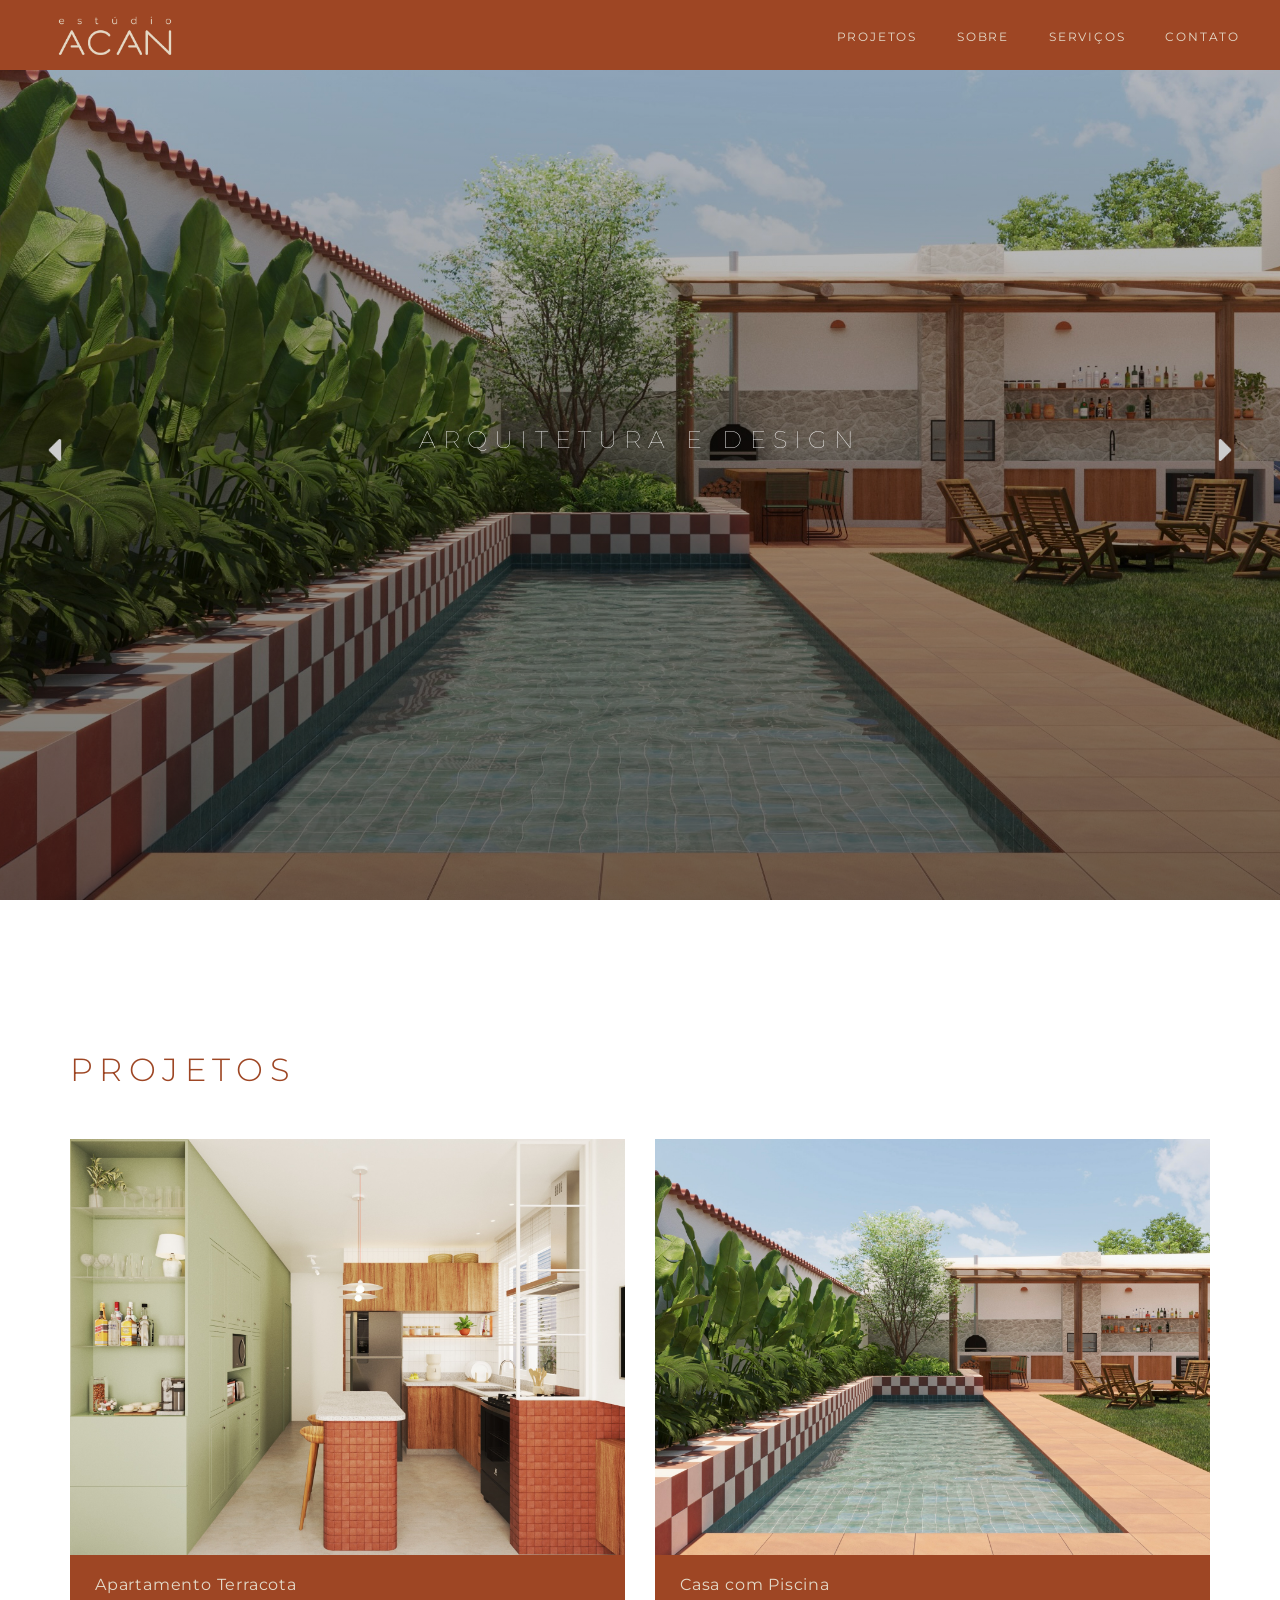
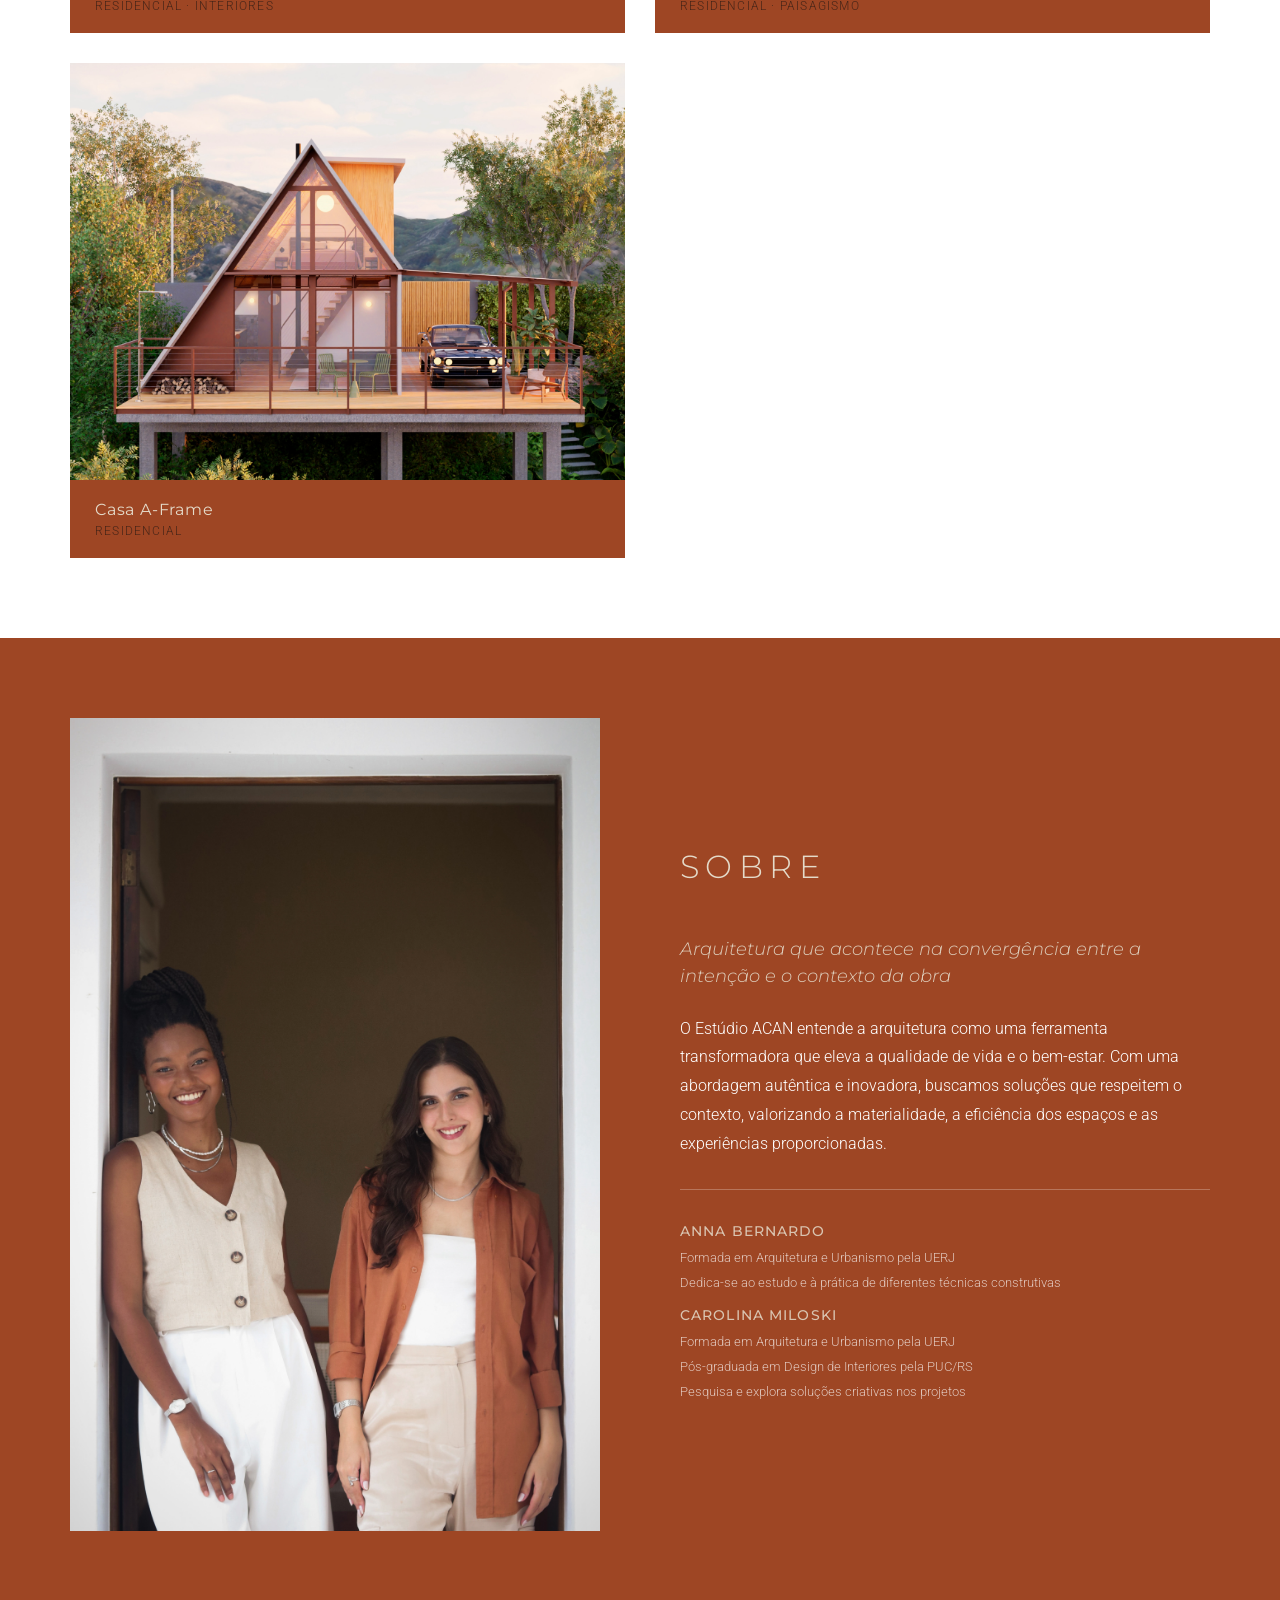
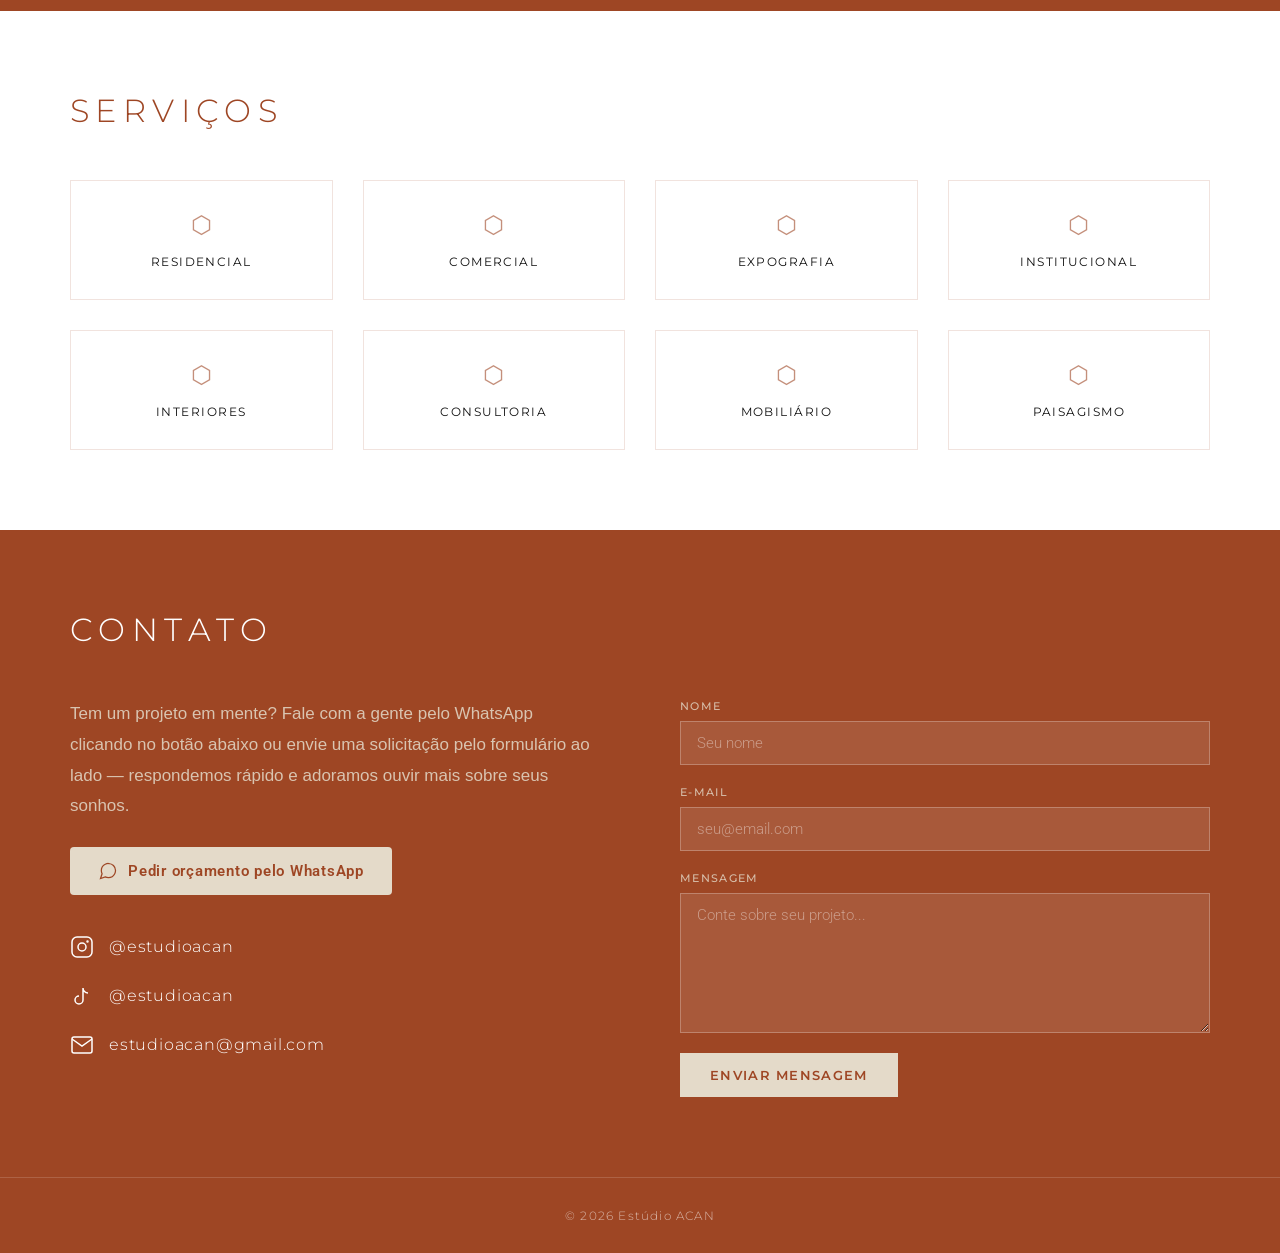
==== index.html @ aabdb46c "feat: site estúdio ACAN v3 - versão inicial" ====
<!DOCTYPE html>
<html lang="pt-BR">
<head>
  <meta charset="UTF-8">
  <meta name="viewport" content="width=device-width, initial-scale=1.0">
  <title>Estúdio ACAN — Arquitetura</title>
  <meta name="description" content="Estúdio ACAN — escritório de arquitetura fundado por Anna Bernardo e Carolina Miloski. Projetos residenciais, interiores, paisagismo e mais.">
  <link rel="icon" type="image/svg+xml" href="favicon.svg">
  <link rel="icon" href="imag/favicon.ico">
  <link rel="stylesheet" href="css/style.css">
</head>
<body>

  <!-- HEADER -->
  <header class="header" id="header">
    <div class="header__inner">
      <a href="index.html" class="header__logo">
        <img src="imag/2411_LOGO_BASICA_SEMFUNDO_LETRA_BEGE_Prancheta.png" alt="Estúdio ACAN" height="40">
      </a>
      <nav class="header__nav" id="nav">
        <ul class="header__nav-list">
          <li><a href="#projetos" class="header__nav-link">Projetos</a></li>
          <li><a href="#sobre" class="header__nav-link">Sobre</a></li>
          <li><a href="#servicos" class="header__nav-link">Serviços</a></li>
          <li><a href="#contato" class="header__nav-link">Contato</a></li>
        </ul>
      </nav>
      <button class="header__burger" id="burger" aria-label="Abrir menu">
        <span></span>
        <span></span>
        <span></span>
      </button>
    </div>
  </header>

  <!-- HERO -->
  <section class="hero">
    <div class="hero__slides">
      <a href="projetos/casa-com-piscina.html" class="hero__slide active" style="background-image: url('imag/IMG_9679.JPEG');"></a>
      <a href="projetos/apartamento-terracota.html" class="hero__slide" style="background-image: url('imag/IMG_2823.PNG');"></a>
      <a href="projetos/casa-a-frame.html" class="hero__slide" style="background-image: url('imag/IMG_0001.JPEG');"></a>
    </div>
    <div class="hero__overlay"></div>
    <div class="hero__content">
      <h1 class="hero__title">ARQUITETURA E DESIGN</h1>
    </div>
    <button class="hero__arrow hero__arrow--prev" id="heroPrev" aria-label="Anterior">
      <img src="imag/arrow.png" alt="anterior">
    </button>
    <button class="hero__arrow hero__arrow--next" id="heroNext" aria-label="Próxima">
      <img src="imag/arrow.png" alt="próxima">
    </button>
  </section>

  <!-- PORTFÓLIO -->
  <section class="portfolio" id="projetos">
    <div class="container">
      <h2 class="section-title">Projetos</h2>
      <div class="portfolio__grid">

        <a href="projetos/apartamento-terracota.html" class="portfolio__card">
          <div class="portfolio__card-img">
            <img src="imag/IMG_2823.PNG" alt="Apartamento Terracota">
          </div>
          <div class="portfolio__card-info">
            <h3 class="portfolio__card-name">Apartamento Terracota</h3>
            <p class="portfolio__card-cat">Residencial · Interiores</p>
          </div>
        </a>

        <a href="projetos/casa-com-piscina.html" class="portfolio__card">
          <div class="portfolio__card-img">
            <img src="imag/IMG_9679.JPEG" alt="Casa com Piscina">
          </div>
          <div class="portfolio__card-info">
            <h3 class="portfolio__card-name">Casa com Piscina</h3>
            <p class="portfolio__card-cat">Residencial · Paisagismo</p>
          </div>
        </a>

        <a href="projetos/casa-a-frame.html" class="portfolio__card">
          <div class="portfolio__card-img">
            <img src="imag/IMG_0001.JPEG" alt="Casa A-Frame">
          </div>
          <div class="portfolio__card-info">
            <h3 class="portfolio__card-name">Casa A-Frame</h3>
            <p class="portfolio__card-cat">Residencial</p>
          </div>
        </a>

      </div>
    </div>
  </section>

  <!-- SOBRE -->
  <section class="about" id="sobre">
    <div class="container">
      <div class="about__inner">
        <div class="about__photo">
          <img src="imag/IMG_5787.jpeg" alt="Anna Bernardo e Carolina Miloski — fundadoras do Estúdio ACAN">
        </div>
        <div class="about__text">
          <h2 class="section-title">Sobre</h2>
          <p class="about__tagline">
            Arquitetura que acontece na convergência entre a intenção e o contexto da obra
          </p>
          <p class="about__body">
            O Estúdio ACAN entende a arquitetura como uma ferramenta transformadora que eleva
            a qualidade de vida e o bem-estar. Com uma abordagem autêntica e inovadora, buscamos
            soluções que respeitem o contexto, valorizando a materialidade, a eficiência dos
            espaços e as experiências proporcionadas.
          </p>
          <ul class="about__team">
            <li>
              <strong>Anna Bernardo</strong>
              <span>Formada em Arquitetura e Urbanismo pela UERJ</span>
              <span>Dedica-se ao estudo e à prática de diferentes técnicas construtivas</span>
            </li>
            <li>
              <strong>Carolina Miloski</strong>
              <span>Formada em Arquitetura e Urbanismo pela UERJ</span>
              <span>Pós-graduada em Design de Interiores pela PUC/RS</span>
              <span>Pesquisa e explora soluções criativas nos projetos</span>
            </li>
          </ul>
        </div>
      </div>
    </div>
  </section>

  <!-- SERVIÇOS -->
  <section class="services" id="servicos">
    <div class="container">
      <h2 class="section-title">Serviços</h2>
      <ul class="services__grid">
        <li class="services__item">
          <span class="services__icon">⬡</span>
          <span class="services__name">Residencial</span>
        </li>
        <li class="services__item">
          <span class="services__icon">⬡</span>
          <span class="services__name">Comercial</span>
        </li>
        <li class="services__item">
          <span class="services__icon">⬡</span>
          <span class="services__name">Expografia</span>
        </li>
        <li class="services__item">
          <span class="services__icon">⬡</span>
          <span class="services__name">Institucional</span>
        </li>
        <li class="services__item">
          <span class="services__icon">⬡</span>
          <span class="services__name">Interiores</span>
        </li>
        <li class="services__item">
          <span class="services__icon">⬡</span>
          <span class="services__name">Consultoria</span>
        </li>
        <li class="services__item">
          <span class="services__icon">⬡</span>
          <span class="services__name">Mobiliário</span>
        </li>
        <li class="services__item">
          <span class="services__icon">⬡</span>
          <span class="services__name">Paisagismo</span>
        </li>
      </ul>
    </div>
  </section>

  <!-- CONTATO -->
  <section class="contact" id="contato">
    <div class="container">
      <h2 class="section-title contact__title">Contato</h2>
      <div class="contact__inner">

        <!-- LADO ESQUERDO: links -->
        <div class="contact__info">
          <p class="contact__cta">
            Tem um projeto em mente? Fale com a gente pelo WhatsApp clicando no botão abaixo
            ou envie uma solicitação pelo formulário ao lado — respondemos rápido e adoramos
            ouvir mais sobre seus sonhos.
          </p>
          <a href="https://wa.me/5524981517580?text=Ol%C3%A1%2C%20gostaria%20de%20solicitar%20um%20or%C3%A7amento%20de%20projeto%20de%20arquitetura." target="_blank" rel="noopener" class="contact__whatsapp-btn">
            <svg viewBox="0 0 24 24" fill="none" stroke="currentColor" stroke-width="1.5" width="20" height="20">
              <path d="M21 11.5a8.38 8.38 0 0 1-.9 3.8 8.5 8.5 0 0 1-7.6 4.7 8.38 8.38 0 0 1-3.8-.9L3 21l1.9-5.7a8.38 8.38 0 0 1-.9-3.8 8.5 8.5 0 0 1 4.7-7.6 8.38 8.38 0 0 1 3.8-.9h.5a8.48 8.48 0 0 1 8 8v.5z"/>
            </svg>
            Pedir orçamento pelo WhatsApp
          </a>
          <ul class="contact__list">
            <li>
              <a href="https://www.instagram.com/estudioacan" target="_blank" rel="noopener" class="contact__link">
                <svg class="contact__icon" viewBox="0 0 24 24" fill="none" stroke="currentColor" stroke-width="1.5">
                  <rect x="2" y="2" width="20" height="20" rx="5" ry="5"/>
                  <circle cx="12" cy="12" r="4"/>
                  <circle cx="17.5" cy="6.5" r="0.5" fill="currentColor"/>
                </svg>
                @estudioacan
              </a>
            </li>
            <li>
              <a href="https://www.tiktok.com/@estudioacan" target="_blank" rel="noopener" class="contact__link">
                <svg class="contact__icon" viewBox="0 0 24 24" fill="none" stroke="currentColor" stroke-width="1.5">
                  <path d="M9 12a4 4 0 1 0 4 4V4a5 5 0 0 0 5 5"/>
                </svg>
                @estudioacan
              </a>
            </li>
            <li>
              <a href="mailto:estudioacan@gmail.com" class="contact__link">
                <svg class="contact__icon" viewBox="0 0 24 24" fill="none" stroke="currentColor" stroke-width="1.5">
                  <path d="M4 4h16c1.1 0 2 .9 2 2v12c0 1.1-.9 2-2 2H4c-1.1 0-2-.9-2-2V6c0-1.1.9-2 2-2z"/>
                  <polyline points="22,6 12,13 2,6"/>
                </svg>
                estudioacan@gmail.com
              </a>
            </li>
          </ul>
        </div>

        <!-- LADO DIREITO: formulário -->
        <form class="contact__form" action="mailto:estudioacan@gmail.com" method="post" enctype="text/plain">
          <div class="contact__form-group">
            <label class="contact__form-label" for="nome">Nome</label>
            <input class="contact__form-input" type="text" id="nome" name="nome" placeholder="Seu nome" required>
          </div>
          <div class="contact__form-group">
            <label class="contact__form-label" for="email">E-mail</label>
            <input class="contact__form-input" type="email" id="email" name="email" placeholder="seu@email.com" required>
          </div>
          <div class="contact__form-group">
            <label class="contact__form-label" for="mensagem">Mensagem</label>
            <textarea class="contact__form-input contact__form-textarea" id="mensagem" name="mensagem" placeholder="Conte sobre seu projeto..." required></textarea>
          </div>
          <button class="contact__form-btn" type="submit">Enviar mensagem</button>
        </form>

      </div>
    </div>
  </section>

  <!-- FOOTER -->
  <footer class="footer">
    <p>© 2026 Estúdio ACAN</p>
  </footer>

  <!-- LIGHTBOX -->
  <div class="lightbox" id="lightbox" aria-hidden="true">
    <button class="lightbox__close" id="lightboxClose" aria-label="Fechar">×</button>
    <button class="lightbox__prev" id="lightboxPrev" aria-label="Anterior">&#8592;</button>
    <button class="lightbox__next" id="lightboxNext" aria-label="Próxima">&#8594;</button>
    <img class="lightbox__img" id="lightboxImg" src="" alt="">
  </div>

  <script src="js/main.js"></script>
</body>
</html>
---- css/style.css ----
/* ============================================================
   GOOGLE FONTS
   ============================================================ */
@import url('https://fonts.googleapis.com/css2?family=Montserrat:wght@100;200;300;400;500;600;700;800;900&family=Roboto:wght@300;400;500;700&display=swap');

/* ============================================================
   VARIÁVEIS
   ============================================================ */
:root {
  --terracota: #9E4624;
  --cream: #e4dac9;
  --white: #ffffff;
  --black: #111111;
  --header-height: 7rem;
}

/* ============================================================
   RESET
   ============================================================ */
*, *::before, *::after {
  box-sizing: border-box;
  margin: 0;
  padding: 0;
}

html {
  font-size: 62.5%; /* 1rem = 10px */
  scroll-behavior: smooth;
}

body {
  font-family: 'Roboto', sans-serif;
  font-size: 1.6rem;
  color: var(--black);
  background-color: var(--white);
  overflow-x: hidden;
}

img {
  display: block;
  max-width: 100%;
  height: auto;
}

a {
  text-decoration: none;
  color: inherit;
}

ul {
  list-style: none;
}

/* ============================================================
   UTILITÁRIOS
   ============================================================ */
.section-title {
  font-family: 'Montserrat', sans-serif;
  font-weight: 300;
  font-size: 3.2rem;
  letter-spacing: 0.2em;
  text-transform: uppercase;
  color: var(--terracota);
  margin-bottom: 5rem;
}

.container {
  max-width: 120rem;
  margin: 0 auto;
  padding: 0 3rem;
}

section {
  padding: 8rem 0;
}

/* ============================================================
   HEADER
   ============================================================ */
.header {
  position: fixed;
  top: 0;
  left: 0;
  right: 0;
  height: var(--header-height);
  background-color: var(--terracota);
  z-index: 1000;
  transition: box-shadow 0.3s;
}

.header.scrolled {
  box-shadow: 0 2px 20px rgba(0, 0, 0, 0.08);
}

.header__inner {
  display: flex;
  align-items: center;
  justify-content: space-between;
  height: 100%;
  padding: 0 4rem;
}

.header__logo img {
  height: 15rem;
  width: auto;
}

.header__nav-list {
  display: flex;
  gap: 4rem;
}

.header__nav-link {
  font-family: 'Montserrat', sans-serif;
  font-weight: 400;
  font-size: 1.2rem;
  letter-spacing: 0.15em;
  text-transform: uppercase;
  color: var(--cream);
  transition: opacity 0.2s;
}

.header__nav-link:hover {
  opacity: 0.6;
}

.header__burger {
  display: none;
  flex-direction: column;
  justify-content: space-between;
  width: 2.4rem;
  height: 1.8rem;
  background: none;
  border: none;
  cursor: pointer;
  padding: 0;
}

.header__burger span {
  display: block;
  width: 100%;
  height: 1.5px;
  background-color: var(--cream);
  transition: transform 0.3s, opacity 0.3s;
}

.header__burger.open span:nth-child(1) {
  transform: translateY(8.25px) rotate(45deg);
}
.header__burger.open span:nth-child(2) {
  opacity: 0;
}
.header__burger.open span:nth-child(3) {
  transform: translateY(-8.25px) rotate(-45deg);
}

@media (max-width: 767px) {
  .header__burger {
    display: flex;
  }

  .header__nav {
    position: fixed;
    top: var(--header-height);
    left: 0;
    right: 0;
    bottom: 0;
    background-color: var(--terracota);
    display: flex;
    align-items: center;
    justify-content: center;
    transform: translateX(100%);
    transition: transform 0.35s ease;
  }

  .header__nav.open {
    transform: translateX(0);
  }

  .header__nav-list {
    flex-direction: column;
    align-items: center;
    gap: 4rem;
  }

  .header__nav-link {
    font-size: 2rem;
  }
}

/* ============================================================
   HERO
   ============================================================ */
.hero {
  position: relative;
  height: 100vh;
  display: flex;
  align-items: center;
  justify-content: center;
  overflow: hidden;
}

.hero__slides {
  position: absolute;
  inset: 0;
}

.hero__slide {
  position: absolute;
  inset: 0;
  background-size: cover;
  background-position: center;
  background-repeat: no-repeat;
  opacity: 0;
  transition: opacity 1s ease;
  pointer-events: none;
}

.hero__slide.active {
  opacity: 1;
  cursor: pointer;
  pointer-events: auto;
}

.hero__arrow {
  position: absolute;
  top: 50%;
  z-index: 2;
  background: none;
  border: none;
  cursor: pointer;
  padding: 0;
  transition: opacity 0.2s;
}

.hero__arrow:hover {
  opacity: 0.6;
}

.hero__arrow img {
  width: 5rem;
  height: auto;
  display: block;
}

.hero__arrow--prev {
  left: 3rem;
  transform: translateY(-50%) rotate(-90deg);
}

.hero__arrow--next {
  right: 3rem;
  transform: translateY(-50%) rotate(90deg);
}

@media (max-width: 767px) {
  .hero__arrow {
    width: 3.8rem;
    height: 3.8rem;
    font-size: 1.6rem;
  }

  .hero__arrow--prev { left: 1.5rem; }
  .hero__arrow--next { right: 1.5rem; }
}

.hero__overlay {
  position: absolute;
  inset: 0;
  background: linear-gradient(to bottom, rgba(0,0,0,0.15) 0%, rgba(0,0,0,0.55) 100%);
  pointer-events: none;
}

.hero__content {
  position: relative;
  text-align: center;
  color: var(--white);
  z-index: 1;
  pointer-events: none;
}

.hero__label {
  font-family: 'Montserrat', sans-serif;
  font-weight: 200;
  font-size: 1.6rem;
  letter-spacing: 0.5em;
  text-transform: lowercase;
  margin-bottom: 0.5rem;
}

.hero__title {
  font-family: 'Montserrat', sans-serif;
  font-weight: 100;
  font-size: 2.4rem;
  letter-spacing: 0.3em;
  line-height: 1;
  margin-bottom: 2rem;
}

.hero__tagline {
  font-family: 'Roboto', sans-serif;
  font-weight: 300;
  font-size: 1.4rem;
  letter-spacing: 0.2em;
  text-transform: lowercase;
  opacity: 0.85;
}

@media (max-width: 767px) {
  .hero__title {
    font-size: 6rem;
  }
}

/* ============================================================
   PORTFÓLIO
   ============================================================ */
.portfolio {
  background-color: var(--white);
  padding-top: calc(8rem + var(--header-height));
}

.portfolio__grid {
  display: grid;
  grid-template-columns: repeat(2, 1fr);
  gap: 3rem;
}

.portfolio__card {
  display: block;
  overflow: hidden;
  background-color: var(--terracota);
  transition: transform 0.3s;
}

.portfolio__card:hover {
  transform: translateY(-4px);
}

.portfolio__card-img {
  overflow: hidden;
  aspect-ratio: 4 / 3;
}

.portfolio__card-img img {
  width: 100%;
  height: 100%;
  object-fit: cover;
  transition: transform 0.5s, filter 0.3s;
}

.portfolio__card:hover .portfolio__card-img img {
  transform: scale(1.04);
  filter: brightness(0.85);
}

.portfolio__card-info {
  padding: 2rem 2.5rem;
}

.portfolio__card-name {
  font-family: 'Montserrat', sans-serif;
  font-weight: 400;
  font-size: 1.6rem;
  letter-spacing: 0.05em;
  color: var(--cream);
  margin-bottom: 0.5rem;
}

.portfolio__card-cat {
  font-family: 'Roboto', sans-serif;
  font-weight: 300;
  font-size: 1.2rem;
  letter-spacing: 0.1em;
  text-transform: uppercase;
  color: var(--black);
  opacity: 0.6;
}

@media (max-width: 767px) {
  .portfolio__grid {
    grid-template-columns: 1fr;
  }
}

/* ============================================================
   SOBRE
   ============================================================ */
.about {
  background-color: var(--terracota);
}

.about .section-title {
  color: var(--cream);
}

.about__inner {
  display: grid;
  grid-template-columns: 1fr 1fr;
  gap: 8rem;
  align-items: center;
}

.about__photo img {
  width: 100%;
  height: auto;
  object-fit: contain;
}

.about__tagline {
  font-family: 'Montserrat', sans-serif;
  font-weight: 300;
  font-size: 1.8rem;
  line-height: 1.5;
  color: var(--cream);
  font-style: italic;
  margin-bottom: 2.5rem;
  opacity: 0.9;
}

.about__body {
  font-family: 'Roboto', sans-serif;
  font-weight: 300;
  font-size: 1.6rem;
  line-height: 1.8;
  color: var(--white);
  margin-bottom: 2rem;
}

.about__team {
  margin-top: 3rem;
  border-top: 1px solid rgba(255, 255, 255, 0.25);
  padding-top: 3rem;
  display: flex;
  flex-direction: column;
  gap: 1rem;
}

.about__team li {
  display: flex;
  flex-direction: column;
  gap: 0.4rem;
  font-family: 'Roboto', sans-serif;
  font-weight: 300;
  font-size: 1.4rem;
  line-height: 1.6;
  color: var(--white);
  opacity: 0.85;
}

.about__team li strong {
  font-family: 'Montserrat', sans-serif;
  font-weight: 500;
  font-size: 1.4rem;
  letter-spacing: 0.08em;
  text-transform: uppercase;
  color: var(--cream);
  opacity: 1;
  margin-bottom: 0.2rem;
}

.about__team li span {
  font-size: 1.3rem;
  opacity: 0.8;
}

@media (max-width: 1023px) {
  .about__inner {
    grid-template-columns: 1fr;
    gap: 4rem;
  }

  .about__photo img {
    height: auto;
  }
}

/* ============================================================
   SERVIÇOS
   ============================================================ */
.services {
  background-color: var(--white);
}

.services__grid {
  display: grid;
  grid-template-columns: repeat(4, 1fr);
  gap: 3rem;
}

.services__item {
  display: flex;
  flex-direction: column;
  align-items: center;
  gap: 1.5rem;
  padding: 3rem 2rem;
  border: 1px solid rgba(158, 70, 36, 0.15);
  transition: border-color 0.2s, background-color 0.2s;
}

.services__item:hover {
  border-color: var(--terracota);
  background-color: rgba(228, 218, 201, 0.3);
}

.services__icon {
  font-size: 2.4rem;
  color: var(--terracota);
  opacity: 0.6;
}

.services__name {
  font-family: 'Montserrat', sans-serif;
  font-weight: 400;
  font-size: 1.2rem;
  letter-spacing: 0.12em;
  text-transform: uppercase;
  color: var(--black);
  text-align: center;
}

@media (max-width: 1023px) {
  .services__grid {
    grid-template-columns: repeat(2, 1fr);
  }
}

@media (max-width: 767px) {
  .services__grid {
    grid-template-columns: repeat(2, 1fr);
    gap: 1.5rem;
  }
}

/* ============================================================
   CONTATO
   ============================================================ */
.contact {
  background-color: var(--terracota);
}

.contact__title {
  color: var(--white);
}

.contact__cta {
  color: var(--cream);
  font-size: 1.7rem;
  line-height: 1.8;
  max-width: 520px;
  opacity: 0.85;
  margin-bottom: 2.5rem;
  font-family: var(--font-secondary, sans-serif);
  font-weight: 300;
}

.contact__whatsapp-btn {
  display: inline-flex;
  align-items: center;
  gap: 1rem;
  background-color: var(--cream);
  color: var(--terracota);
  font-size: 1.5rem;
  font-weight: 600;
  letter-spacing: 0.05em;
  padding: 1.4rem 2.8rem;
  border-radius: 4px;
  margin-bottom: 4rem;
  transition: background-color 0.3s ease, color 0.3s ease;
  text-decoration: none;
}

.contact__whatsapp-btn:hover {
  background-color: var(--white);
}

.contact__inner {
  display: grid;
  grid-template-columns: 1fr 1fr;
  gap: 8rem;
  align-items: start;
}

.contact__list {
  display: flex;
  flex-direction: column;
  gap: 2.5rem;
}

/* FORMULÁRIO */
.contact__form {
  display: flex;
  flex-direction: column;
  gap: 2rem;
}

.contact__form-group {
  display: flex;
  flex-direction: column;
  gap: 0.8rem;
}

.contact__form-label {
  font-family: 'Montserrat', sans-serif;
  font-size: 1.1rem;
  font-weight: 500;
  letter-spacing: 0.12em;
  text-transform: uppercase;
  color: var(--cream);
  opacity: 0.8;
}

.contact__form-input {
  background: rgba(255, 255, 255, 0.1);
  border: 1px solid rgba(255, 255, 255, 0.25);
  color: var(--white);
  font-family: 'Roboto', sans-serif;
  font-size: 1.5rem;
  font-weight: 300;
  padding: 1.2rem 1.6rem;
  outline: none;
  transition: border-color 0.2s;
  width: 100%;
}

.contact__form-input::placeholder {
  color: rgba(255, 255, 255, 0.4);
}

.contact__form-input:focus {
  border-color: var(--cream);
}

.contact__form-textarea {
  resize: vertical;
  min-height: 14rem;
}

.contact__form-btn {
  align-self: flex-start;
  background-color: var(--cream);
  color: var(--terracota);
  font-family: 'Montserrat', sans-serif;
  font-size: 1.3rem;
  font-weight: 600;
  letter-spacing: 0.1em;
  text-transform: uppercase;
  padding: 1.4rem 3rem;
  border: none;
  cursor: pointer;
  transition: background-color 0.2s;
}

.contact__form-btn:hover {
  background-color: var(--white);
}

@media (max-width: 1023px) {
  .contact__inner {
    grid-template-columns: 1fr;
    gap: 5rem;
  }
}

.contact__link {
  display: flex;
  align-items: center;
  gap: 1.5rem;
  font-family: 'Montserrat', sans-serif;
  font-weight: 300;
  font-size: 1.6rem;
  letter-spacing: 0.05em;
  color: var(--white);
  transition: opacity 0.2s;
}

.contact__link:hover {
  opacity: 0.7;
}

.contact__icon {
  width: 2.4rem;
  height: 2.4rem;
  flex-shrink: 0;
  stroke: var(--white);
}

/* ============================================================
   FOOTER
   ============================================================ */
.footer {
  background-color: var(--terracota);
  border-top: 1px solid rgba(255, 255, 255, 0.15);
  padding: 3rem 4rem;
  text-align: center;
  font-family: 'Montserrat', sans-serif;
  font-weight: 300;
  font-size: 1.2rem;
  letter-spacing: 0.1em;
  color: rgba(255, 255, 255, 0.6);
}

/* ============================================================
   LIGHTBOX
   ============================================================ */
.lightbox {
  display: none;
  position: fixed;
  inset: 0;
  background-color: rgba(0, 0, 0, 0.92);
  z-index: 2000;
  align-items: center;
  justify-content: center;
}

.lightbox.open {
  display: flex;
}

.lightbox__img {
  max-width: 90vw;
  max-height: 90vh;
  object-fit: contain;
  display: block;
}

.lightbox__close,
.lightbox__prev,
.lightbox__next {
  position: absolute;
  background: none;
  border: none;
  color: var(--white);
  cursor: pointer;
  font-size: 3rem;
  line-height: 1;
  padding: 1rem;
  opacity: 0.7;
  transition: opacity 0.2s;
}

.lightbox__close:hover,
.lightbox__prev:hover,
.lightbox__next:hover {
  opacity: 1;
}

.lightbox__close {
  top: 2rem;
  right: 2rem;
  font-size: 3.5rem;
}

.lightbox__prev {
  left: 2rem;
  top: 50%;
  transform: translateY(-50%);
  font-size: 3rem;
}

.lightbox__next {
  right: 2rem;
  top: 50%;
  transform: translateY(-50%);
  font-size: 3rem;
}

@media (max-width: 767px) {
  .lightbox__prev { left: 0.5rem; }
  .lightbox__next { right: 0.5rem; }
}

/* ============================================================
   HERO DO PROJETO
   ============================================================ */
.project-hero {
  position: relative;
  height: 70vh;
  margin-top: var(--header-height);
  overflow: hidden;
}

.project-hero__bg {
  position: absolute;
  inset: 0;
  background-size: cover;
  background-position: center;
}

.project-hero__overlay {
  position: absolute;
  inset: 0;
  background: linear-gradient(to top, rgba(0,0,0,0.6) 0%, rgba(0,0,0,0.1) 60%);
}

.project-hero__info {
  position: absolute;
  bottom: 4rem;
  left: 4rem;
  color: var(--white);
}

.project-hero__name {
  font-family: 'Montserrat', sans-serif;
  font-weight: 300;
  font-size: 4rem;
  letter-spacing: 0.05em;
  margin-bottom: 0.8rem;
}

.project-hero__cat {
  font-family: 'Roboto', sans-serif;
  font-weight: 300;
  font-size: 1.4rem;
  letter-spacing: 0.15em;
  text-transform: uppercase;
  opacity: 0.8;
}

/* ============================================================
   GALERIA
   ============================================================ */
.gallery {
  padding: 6rem 0;
  background-color: var(--white);
}

.gallery__grid {
  display: grid;
  grid-template-columns: repeat(3, 1fr);
  gap: 1.5rem;
}

.gallery__item {
  overflow: hidden;
  aspect-ratio: 4 / 3;
}

.gallery__item img {
  width: 100%;
  height: 100%;
  object-fit: cover;
  transition: transform 0.4s, filter 0.3s;
}

.gallery__item:hover img {
  transform: scale(1.04);
  filter: brightness(0.88);
}

@media (max-width: 1023px) {
  .gallery__grid {
    grid-template-columns: repeat(2, 1fr);
  }
}

@media (max-width: 767px) {
  .gallery__grid {
    grid-template-columns: 1fr;
  }

  .project-hero__name {
    font-size: 2.8rem;
  }
}

/* ============================================================
   DESCRIÇÃO DO PROJETO
   ============================================================ */
.project-desc {
  background-color: var(--terracota);
  padding: 6rem 0;
}

.project-desc__inner {
  display: grid;
  grid-template-columns: 1fr 2fr;
  gap: 6rem;
  align-items: start;
}

.project-desc__meta {
  display: flex;
  flex-direction: column;
  gap: 1.2rem;
}

.project-desc__meta p {
  font-family: 'Roboto', sans-serif;
  font-size: 1.4rem;
  font-weight: 300;
  color: var(--white);
  opacity: 0.85;
}

.project-desc__meta strong {
  font-weight: 500;
  display: block;
  font-family: 'Montserrat', sans-serif;
  font-size: 1rem;
  letter-spacing: 0.15em;
  text-transform: uppercase;
  color: var(--cream);
  margin-bottom: 0.2rem;
}

.project-desc__text p {
  font-family: 'Roboto', sans-serif;
  font-weight: 300;
  font-size: 1.6rem;
  line-height: 1.8;
  color: var(--white);
}

@media (max-width: 767px) {
  .project-desc__inner {
    grid-template-columns: 1fr;
    gap: 3rem;
  }
}

/* ============================================================
   NAVEGAÇÃO ENTRE PROJETOS
   ============================================================ */
.project-nav {
  background-color: var(--white);
  padding: 4rem 0;
  border-top: 1px solid rgba(158, 70, 36, 0.12);
}

.project-nav__inner {
  display: flex;
  align-items: center;
  justify-content: space-between;
}

.project-nav__prev,
.project-nav__next,
.project-nav__all {
  font-family: 'Montserrat', sans-serif;
  font-weight: 400;
  font-size: 1.3rem;
  letter-spacing: 0.1em;
  text-transform: uppercase;
  color: var(--terracota);
  transition: opacity 0.2s;
}

.project-nav__prev:hover,
.project-nav__next:hover,
.project-nav__all:hover {
  opacity: 0.6;
}

.project-nav__all {
  font-size: 1.1rem;
  opacity: 0.7;
}

.project-nav__empty {
  flex: 1;
}
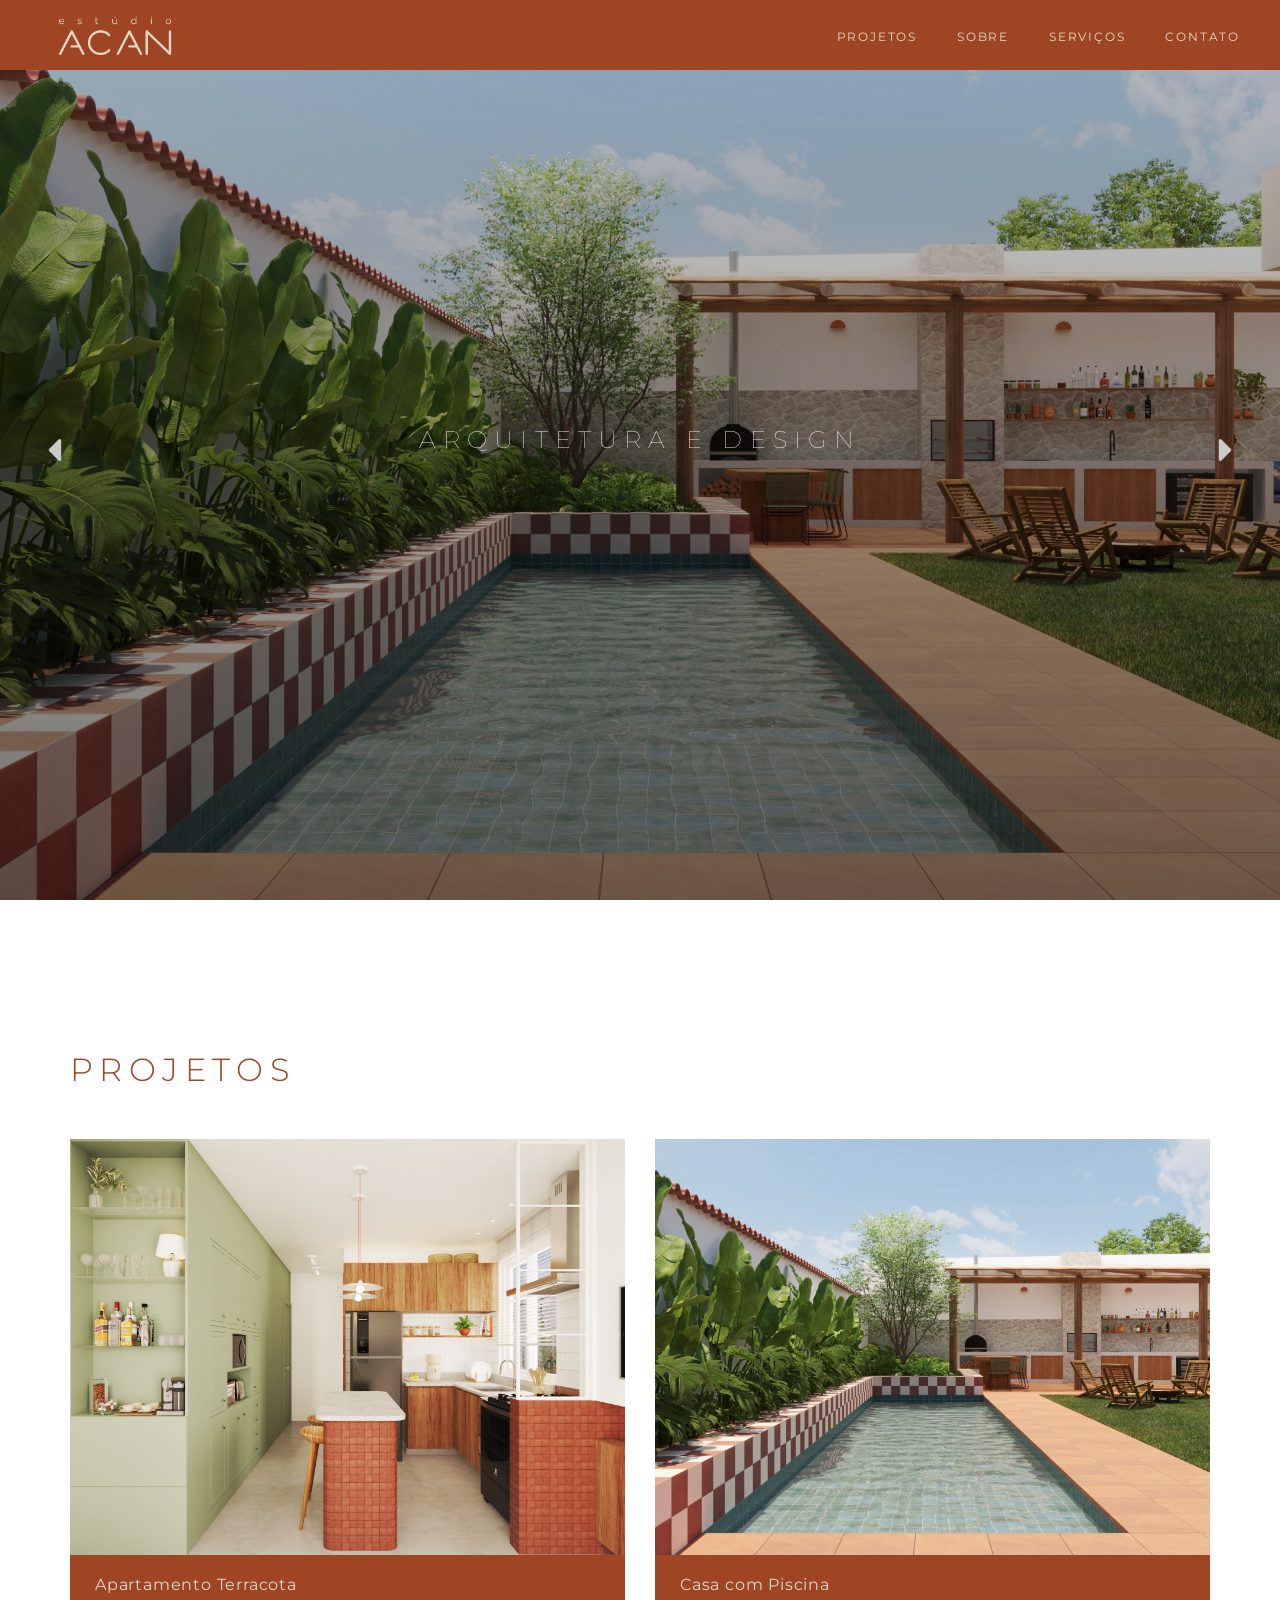
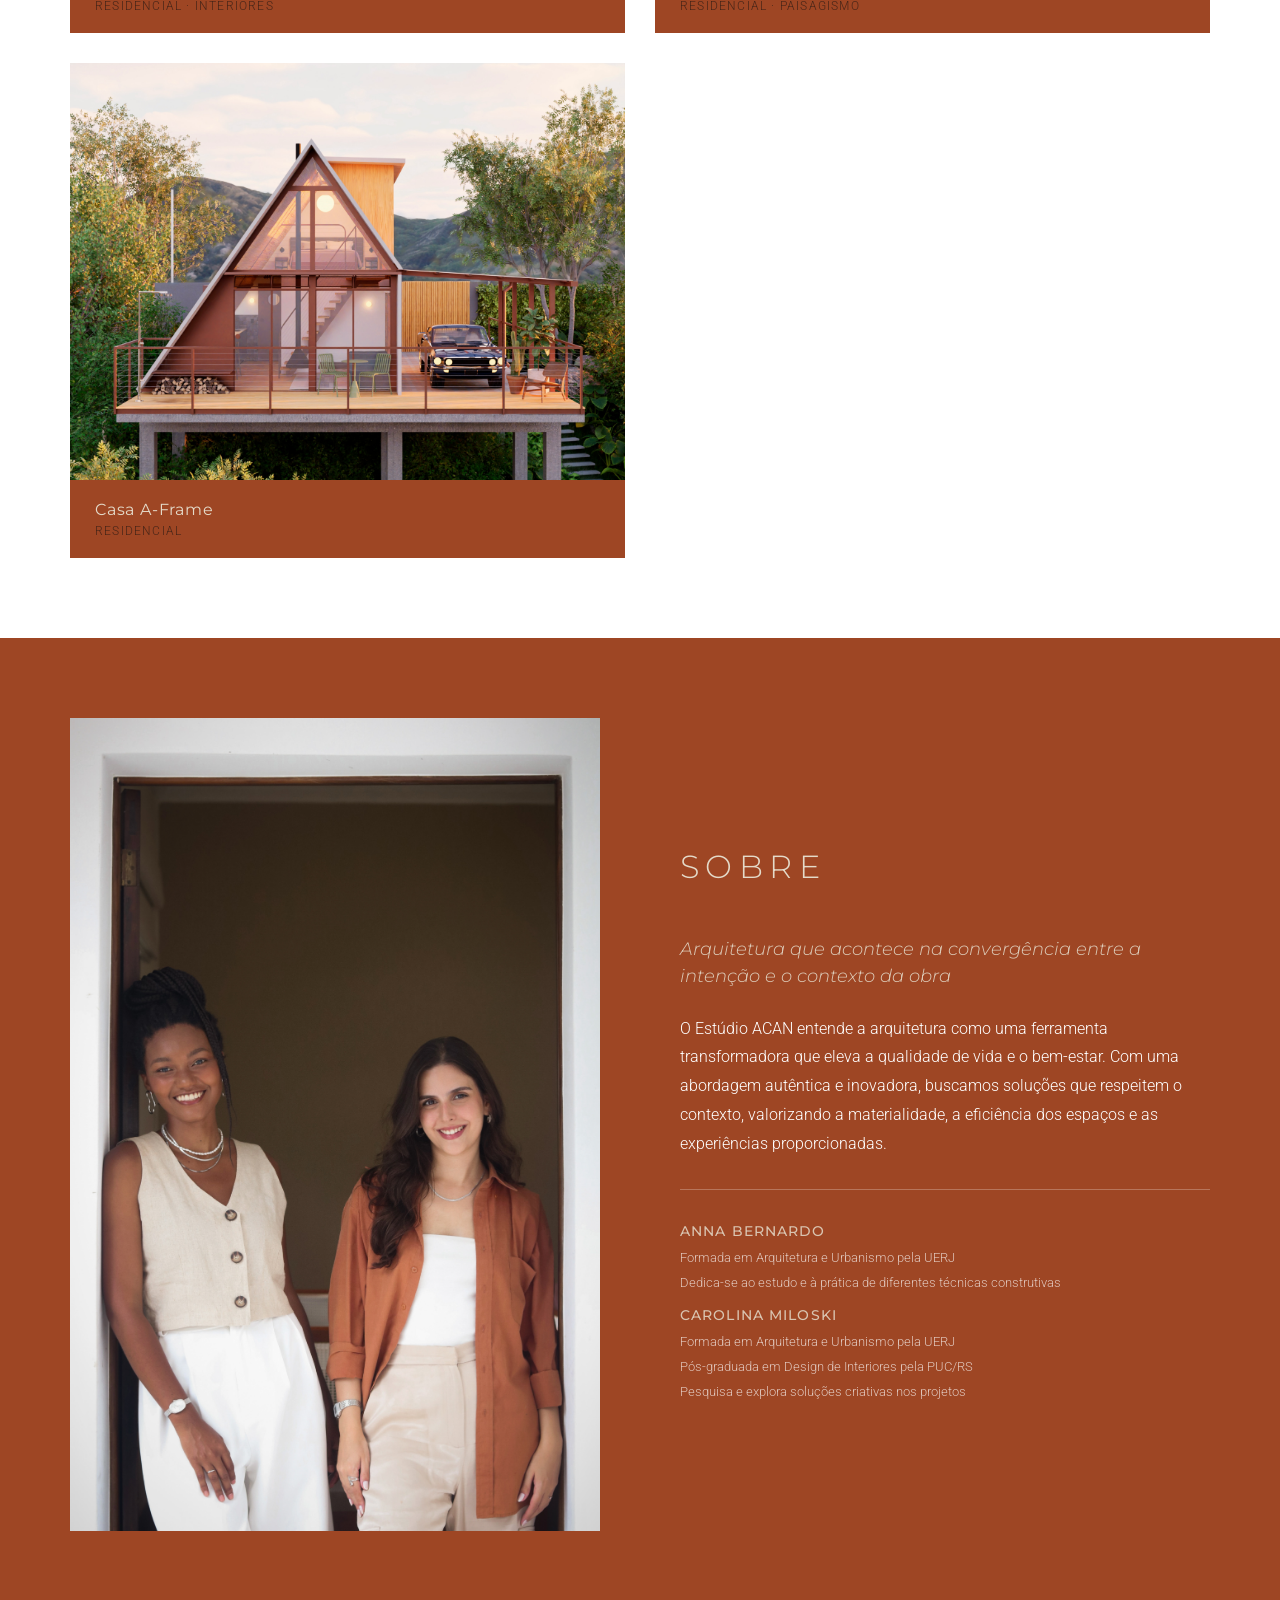
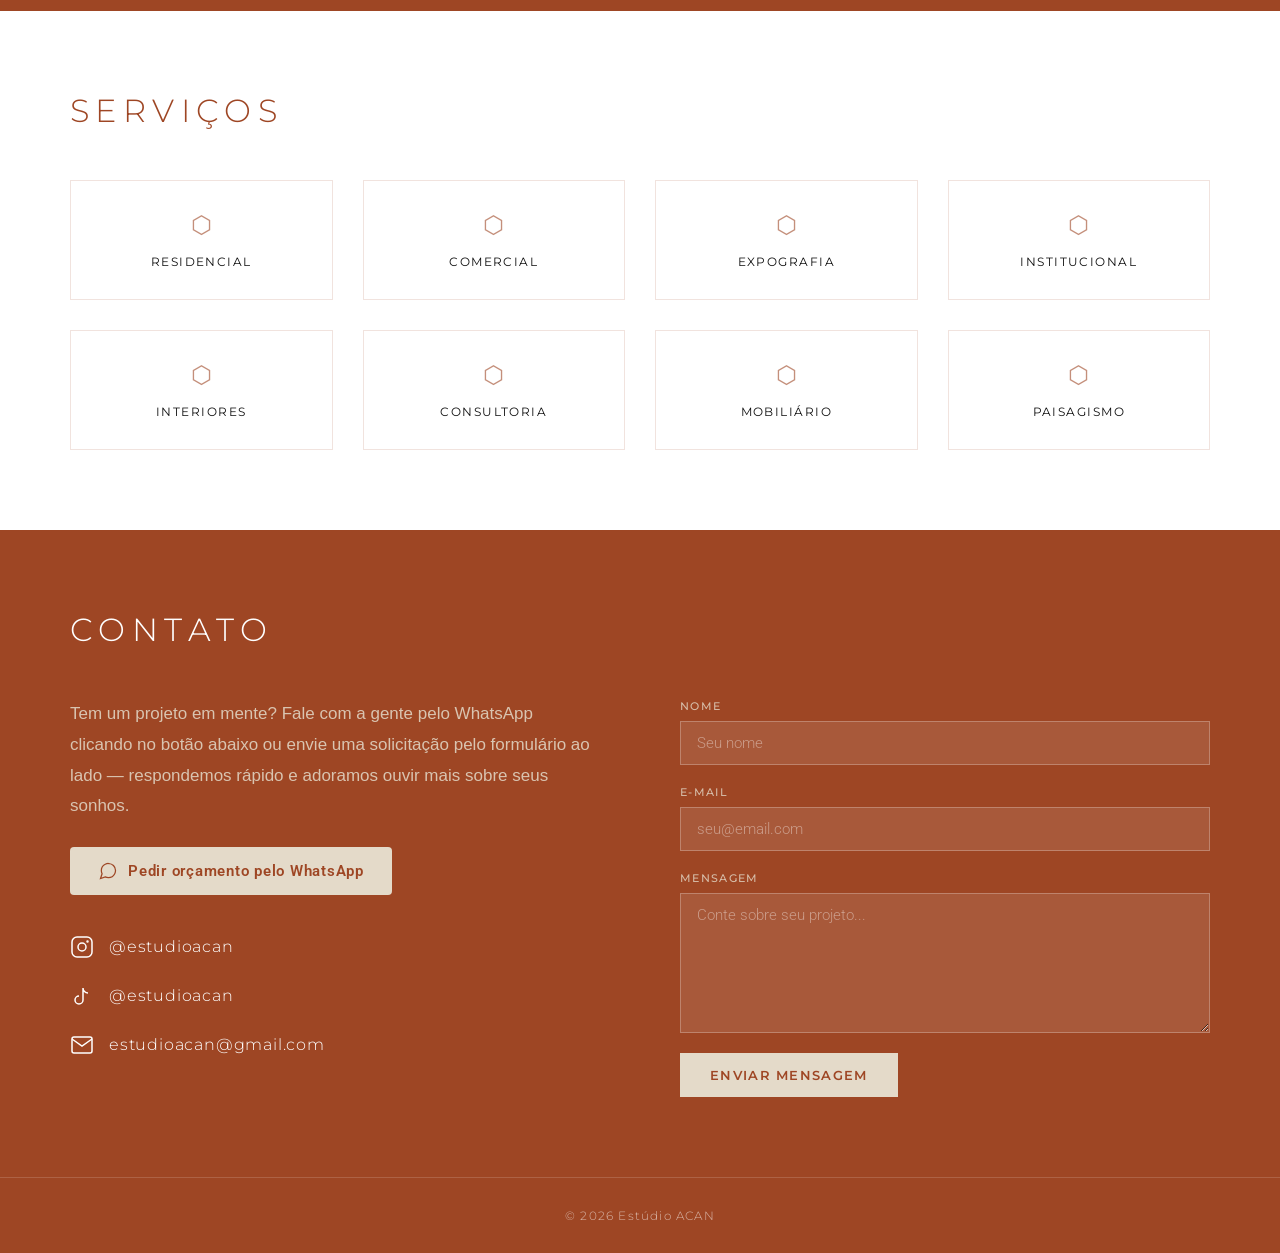
==== commit 406ef1bc: "fix: use img tags in hero slides for reliable image display Replaced background-image approach with " ====
--- a/index.html
+++ b/index.html
@@ -36,9 +36,18 @@
   <!-- HERO -->
   <section class="hero">
     <div class="hero__slides">
-      <a href="projetos/casa-com-piscina.html" class="hero__slide active" style="background-image: url('imag/IMG_9679.JPEG');"></a>
-      <a href="projetos/apartamento-terracota.html" class="hero__slide" style="background-image: url('imag/IMG_2823.PNG');"></a>
-      <a href="projetos/casa-a-frame.html" class="hero__slide" style="background-image: url('imag/IMG_0001.JPEG');"></a>
+      <div class="hero__slide active">
+        <img src="imag/IMG_9679.JPEG" alt="Casa com Piscina" class="hero__slide-img">
+        <a href="projetos/casa-com-piscina.html" class="hero__slide-link"><span class="sr-only">Ver projeto Casa com Piscina</span></a>
+      </div>
+      <div class="hero__slide">
+        <img src="imag/IMG_2823.PNG" alt="Apartamento Terracota" class="hero__slide-img">
+        <a href="projetos/apartamento-terracota.html" class="hero__slide-link"><span class="sr-only">Ver projeto Apartamento Terracota</span></a>
+      </div>
+      <div class="hero__slide">
+        <img src="imag/IMG_0001.JPEG" alt="Casa A-Frame" class="hero__slide-img">
+        <a href="projetos/casa-a-frame.html" class="hero__slide-link"><span class="sr-only">Ver projeto Casa A-Frame</span></a>
+      </div>
     </div>
     <div class="hero__overlay"></div>
     <div class="hero__content">
--- a/css/style.css
+++ b/css/style.css
@@ -54,6 +54,18 @@
 /* ============================================================
    UTILITÁRIOS
    ============================================================ */
+.sr-only {
+  position: absolute;
+  width: 1px;
+  height: 1px;
+  padding: 0;
+  margin: -1px;
+  overflow: hidden;
+  clip: rect(0,0,0,0);
+  white-space: nowrap;
+  border: 0;
+}
+
 .section-title {
   font-family: 'Montserrat', sans-serif;
   font-weight: 300;
@@ -208,9 +220,6 @@
 .hero__slide {
   position: absolute;
   inset: 0;
-  background-size: cover;
-  background-position: center;
-  background-repeat: no-repeat;
   opacity: 0;
   transition: opacity 1s ease;
   pointer-events: none;
@@ -218,8 +227,23 @@
 
 .hero__slide.active {
   opacity: 1;
+  pointer-events: auto;
+}
+
+.hero__slide-img {
+  position: absolute;
+  inset: 0;
+  width: 100%;
+  height: 100%;
+  object-fit: cover;
+  display: block;
+}
+
+.hero__slide-link {
+  position: absolute;
+  inset: 0;
+  z-index: 1;
   cursor: pointer;
-  pointer-events: auto;
 }
 
 .hero__arrow {
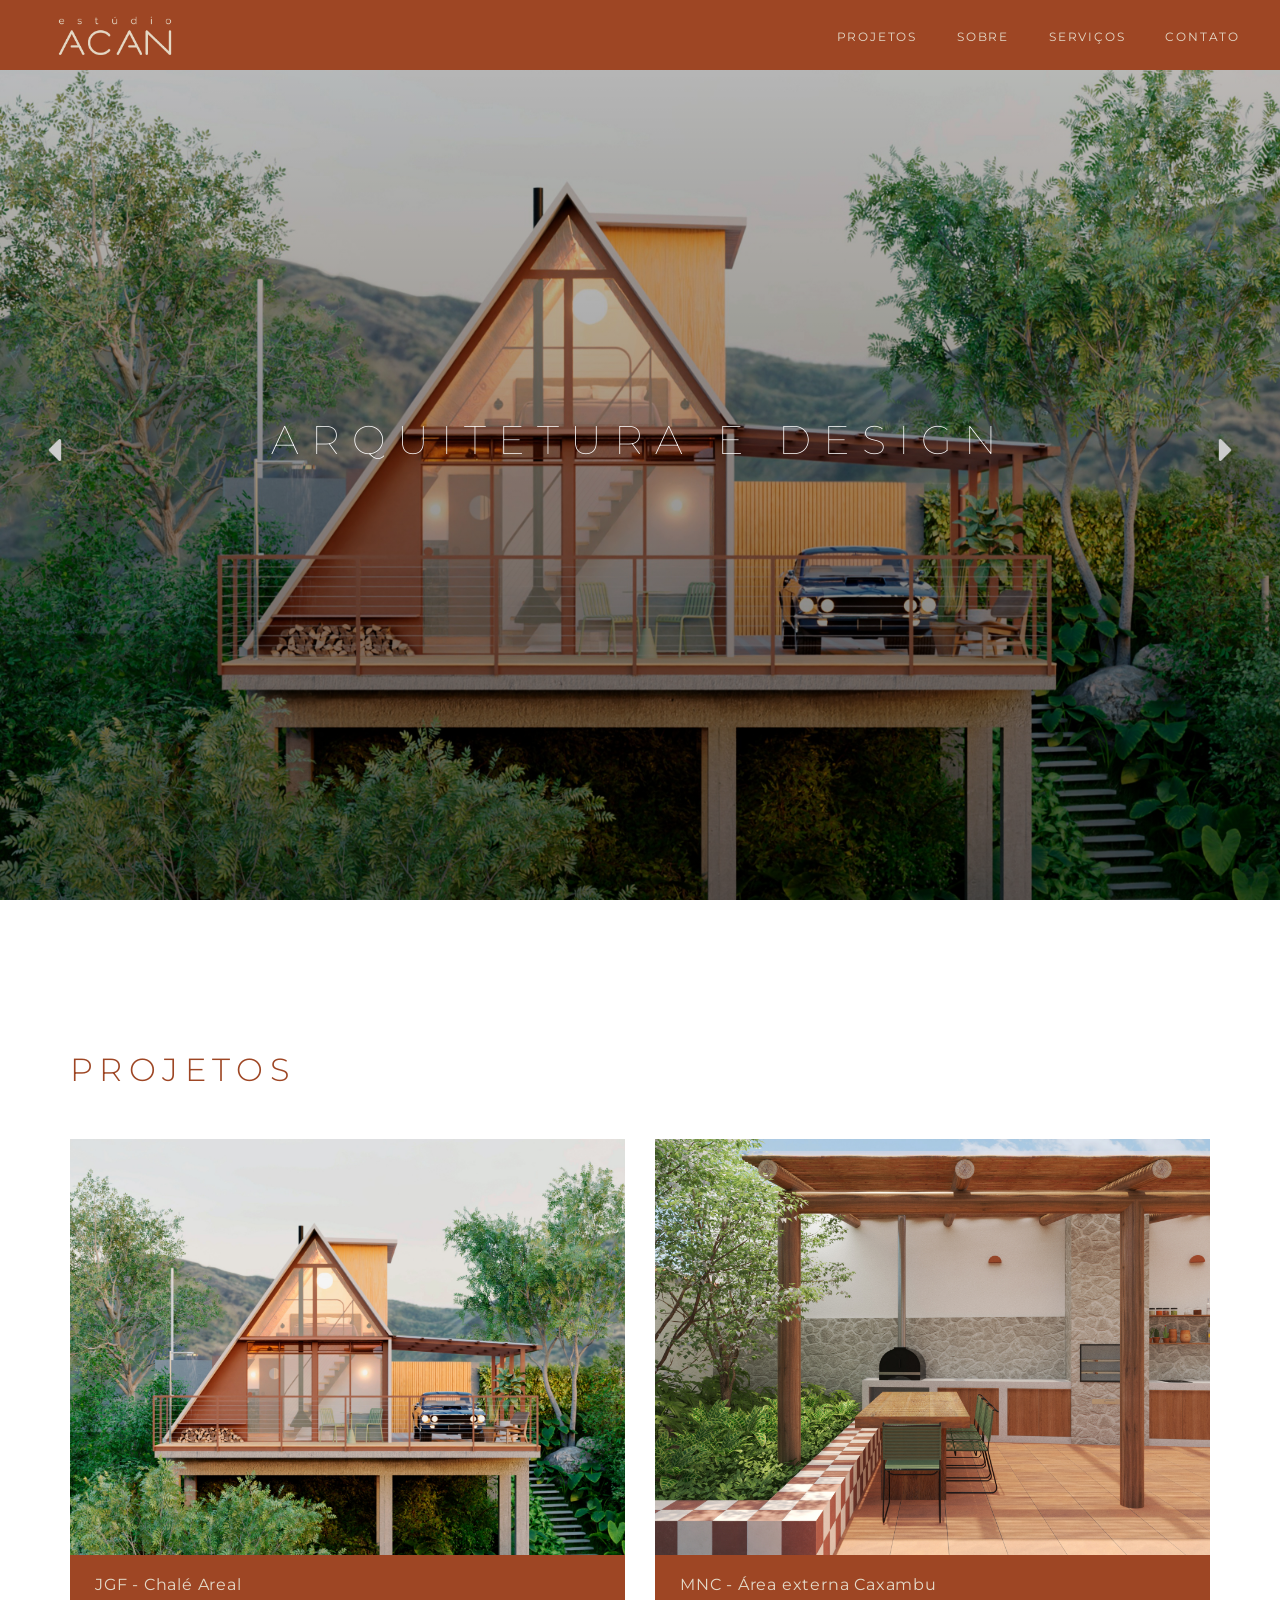
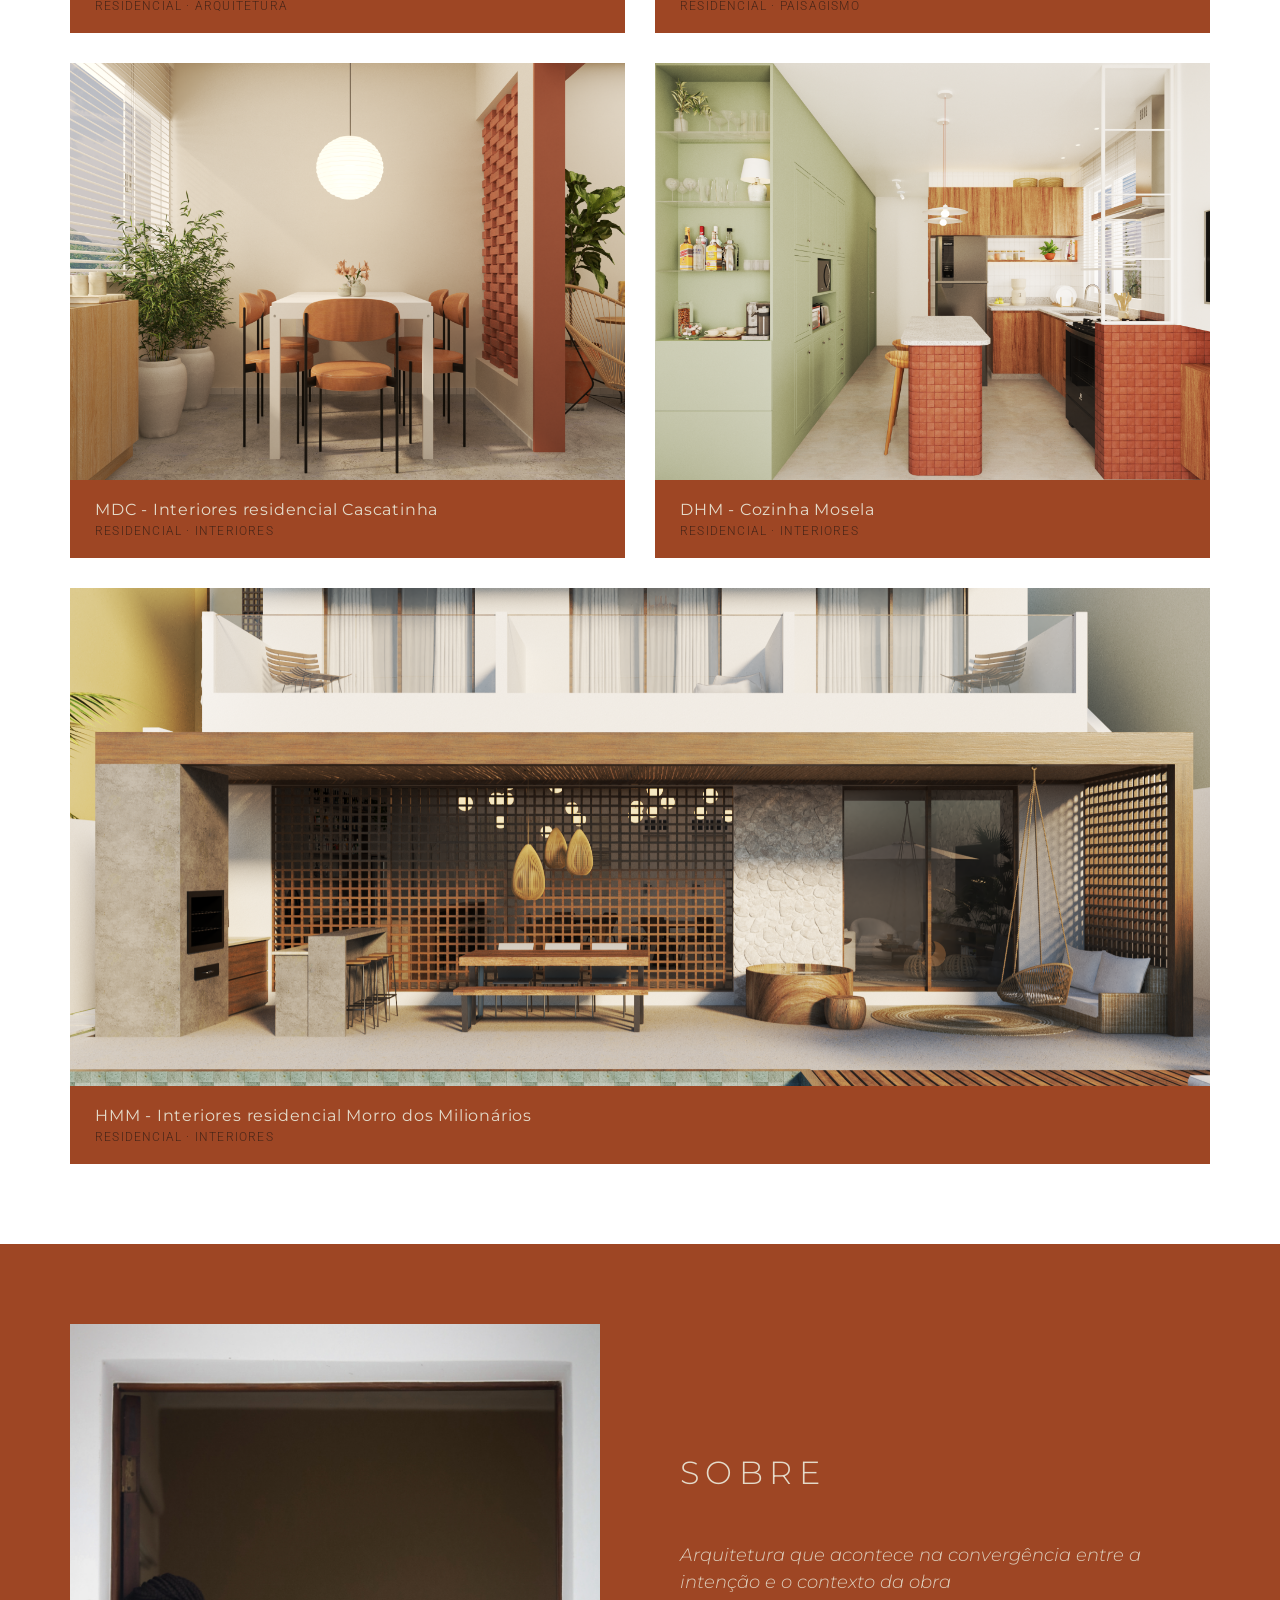
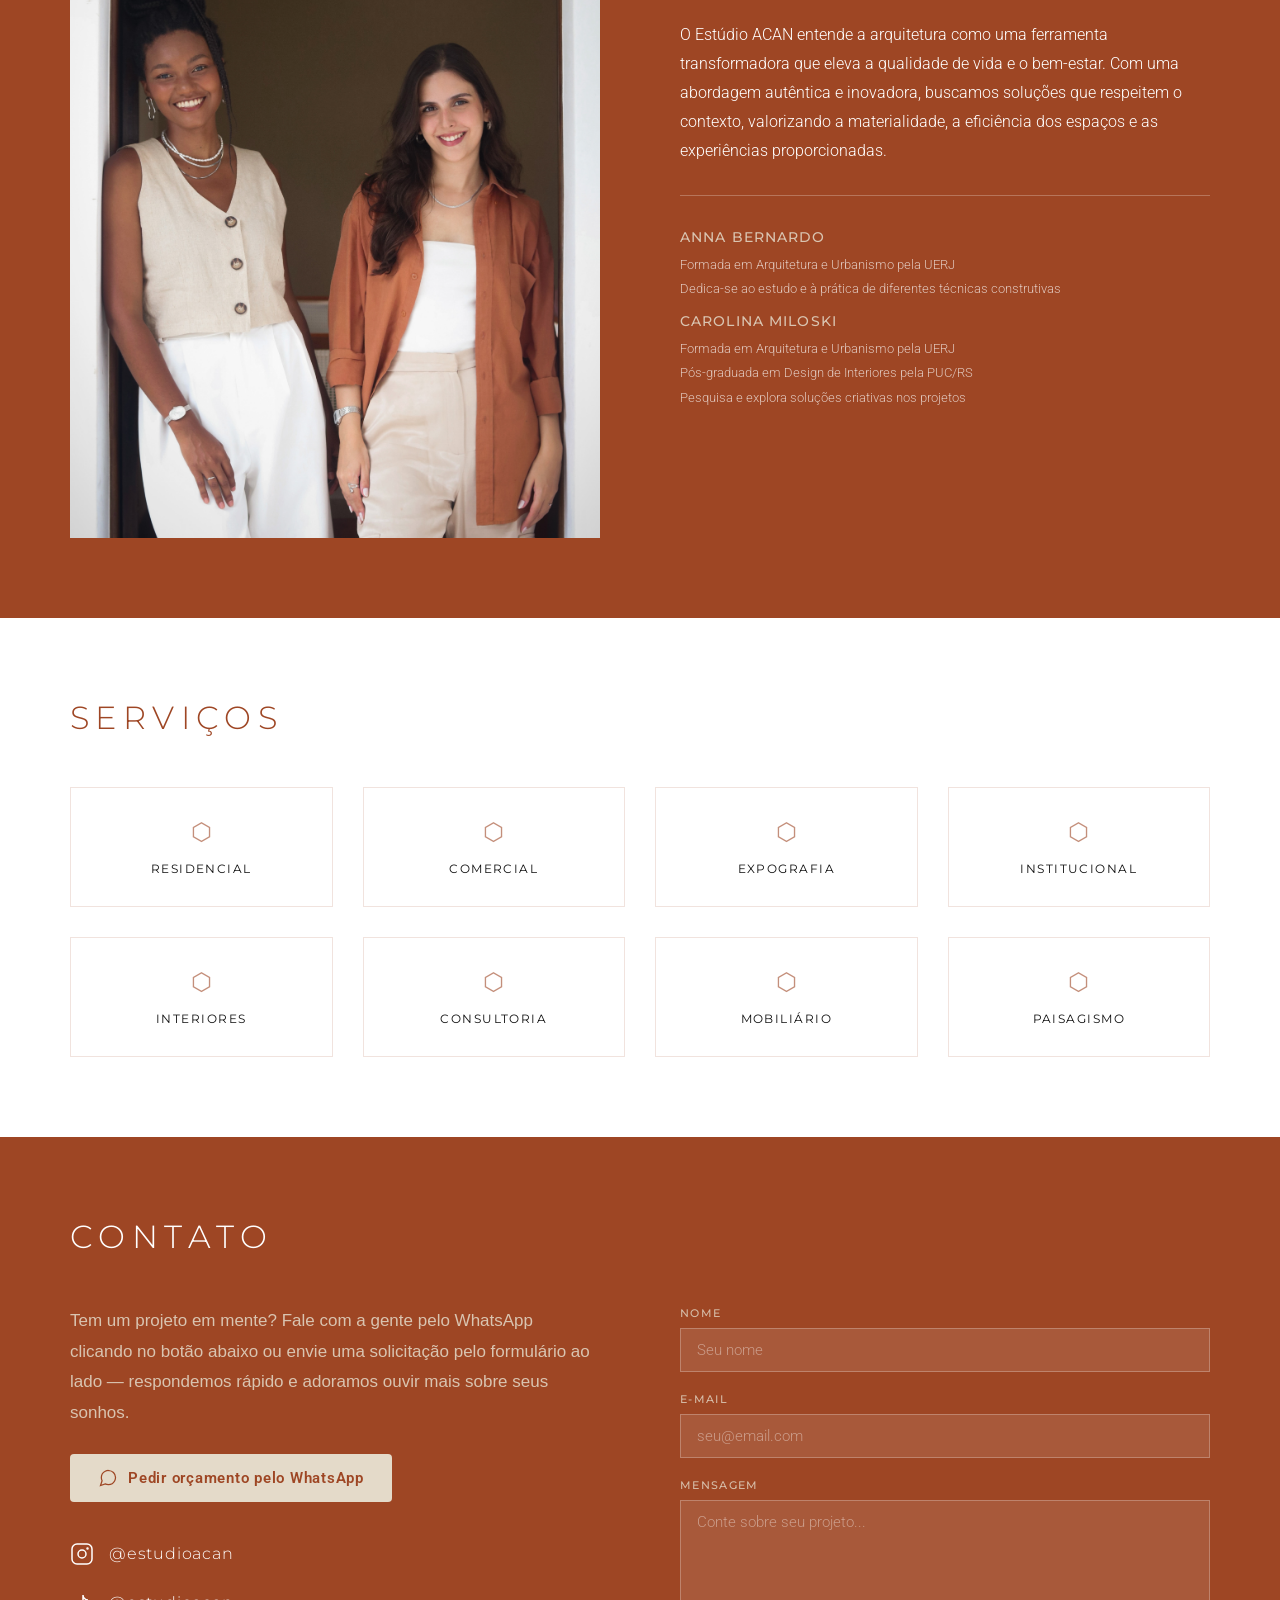
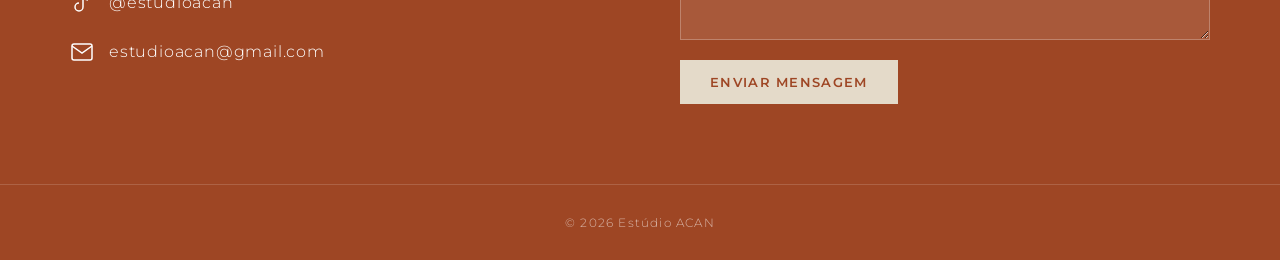
==== commit c9b7fb44: "atualizações da seção de projetos" ====
--- a/index.html
+++ b/index.html
@@ -37,16 +37,24 @@
   <section class="hero">
     <div class="hero__slides">
       <div class="hero__slide active">
-        <img src="imag/IMG_9679.JPEG" alt="Casa com Piscina" class="hero__slide-img">
-        <a href="projetos/casa-com-piscina.html" class="hero__slide-link"><span class="sr-only">Ver projeto Casa com Piscina</span></a>
-      </div>
-      <div class="hero__slide">
-        <img src="imag/IMG_2823.PNG" alt="Apartamento Terracota" class="hero__slide-img">
-        <a href="projetos/apartamento-terracota.html" class="hero__slide-link"><span class="sr-only">Ver projeto Apartamento Terracota</span></a>
-      </div>
-      <div class="hero__slide">
-        <img src="imag/IMG_0001.JPEG" alt="Casa A-Frame" class="hero__slide-img">
-        <a href="projetos/casa-a-frame.html" class="hero__slide-link"><span class="sr-only">Ver projeto Casa A-Frame</span></a>
+        <img src="imag/projetos/CAPAS/JGF.jpg" alt="Chalé Areal" class="hero__slide-img">
+        <a href="projetos/jgf-chale-areal.html" class="hero__slide-link"><span class="sr-only">Ver projeto JGF - Chalé Areal</span></a>
+      </div>
+      <div class="hero__slide">
+        <img src="imag/projetos/CAPAS/MNC.jpg" alt="Área Externa Caxambu" class="hero__slide-img">
+        <a href="projetos/mnc-area-externa-caxambu.html" class="hero__slide-link"><span class="sr-only">Ver projeto MNC - Área externa Caxambu</span></a>
+      </div>
+      <div class="hero__slide">
+        <img src="imag/projetos/CAPAS/MDC.png" alt="Interiores Cascatinha" class="hero__slide-img">
+        <a href="projetos/mdc-interiores-cascatinha.html" class="hero__slide-link"><span class="sr-only">Ver projeto MDC - Interiores residencial Cascatinha</span></a>
+      </div>
+      <div class="hero__slide">
+        <img src="imag/projetos/CAPAS/DHM.png" alt="Cozinha Mosela" class="hero__slide-img">
+        <a href="projetos/dhm-cozinha-mosela.html" class="hero__slide-link"><span class="sr-only">Ver projeto DHM - Cozinha Mosela</span></a>
+      </div>
+      <div class="hero__slide">
+        <img src="imag/projetos/CAPAS/HMM.PNG" alt="Interiores Morro dos Milionários" class="hero__slide-img">
+        <a href="projetos/hmm-interiores-morro-dos-milionarios.html" class="hero__slide-link"><span class="sr-only">Ver projeto HMM - Interiores residencial Morro dos Milionários</span></a>
       </div>
     </div>
     <div class="hero__overlay"></div>
@@ -67,33 +75,53 @@
       <h2 class="section-title">Projetos</h2>
       <div class="portfolio__grid">
 
-        <a href="projetos/apartamento-terracota.html" class="portfolio__card">
-          <div class="portfolio__card-img">
-            <img src="imag/IMG_2823.PNG" alt="Apartamento Terracota">
-          </div>
-          <div class="portfolio__card-info">
-            <h3 class="portfolio__card-name">Apartamento Terracota</h3>
+        <a href="projetos/jgf-chale-areal.html" class="portfolio__card">
+          <div class="portfolio__card-img">
+            <img src="imag/projetos/CAPAS/JGF.jpg" alt="Chalé Areal">
+          </div>
+          <div class="portfolio__card-info">
+            <h3 class="portfolio__card-name">JGF - Chalé Areal</h3>
+            <p class="portfolio__card-cat">Residencial · Arquitetura</p>
+          </div>
+        </a>
+
+        <a href="projetos/mnc-area-externa-caxambu.html" class="portfolio__card">
+          <div class="portfolio__card-img">
+            <img src="imag/projetos/CAPAS/MNC.jpg" alt="Área Externa Caxambu">
+          </div>
+          <div class="portfolio__card-info">
+            <h3 class="portfolio__card-name">MNC - Área externa Caxambu</h3>
+            <p class="portfolio__card-cat">Residencial · Paisagismo</p>
+          </div>
+        </a>
+
+        <a href="projetos/mdc-interiores-cascatinha.html" class="portfolio__card">
+          <div class="portfolio__card-img">
+            <img src="imag/projetos/CAPAS/MDC.png" alt="Interiores Cascatinha">
+          </div>
+          <div class="portfolio__card-info">
+            <h3 class="portfolio__card-name">MDC - Interiores residencial Cascatinha</h3>
             <p class="portfolio__card-cat">Residencial · Interiores</p>
           </div>
         </a>
 
-        <a href="projetos/casa-com-piscina.html" class="portfolio__card">
-          <div class="portfolio__card-img">
-            <img src="imag/IMG_9679.JPEG" alt="Casa com Piscina">
-          </div>
-          <div class="portfolio__card-info">
-            <h3 class="portfolio__card-name">Casa com Piscina</h3>
-            <p class="portfolio__card-cat">Residencial · Paisagismo</p>
-          </div>
-        </a>
-
-        <a href="projetos/casa-a-frame.html" class="portfolio__card">
-          <div class="portfolio__card-img">
-            <img src="imag/IMG_0001.JPEG" alt="Casa A-Frame">
-          </div>
-          <div class="portfolio__card-info">
-            <h3 class="portfolio__card-name">Casa A-Frame</h3>
-            <p class="portfolio__card-cat">Residencial</p>
+        <a href="projetos/dhm-cozinha-mosela.html" class="portfolio__card">
+          <div class="portfolio__card-img">
+            <img src="imag/projetos/CAPAS/DHM.png" alt="Cozinha Mosela">
+          </div>
+          <div class="portfolio__card-info">
+            <h3 class="portfolio__card-name">DHM - Cozinha Mosela</h3>
+            <p class="portfolio__card-cat">Residencial · Interiores</p>
+          </div>
+        </a>
+
+        <a href="projetos/hmm-interiores-morro-dos-milionarios.html" class="portfolio__card portfolio__card--wide">
+          <div class="portfolio__card-img">
+            <img src="imag/projetos/CAPAS/HMM.PNG" alt="Interiores Morro dos Milionários">
+          </div>
+          <div class="portfolio__card-info">
+            <h3 class="portfolio__card-name">HMM - Interiores residencial Morro dos Milionários</h3>
+            <p class="portfolio__card-cat">Residencial · Interiores</p>
           </div>
         </a>
 
--- a/css/style.css
+++ b/css/style.css
@@ -76,6 +76,13 @@
   margin-bottom: 5rem;
 }
 
+@media (max-width: 767px) {
+  .section-title {
+    font-size: 2.4rem;
+    margin-bottom: 3rem;
+  }
+}
+
 .container {
   max-width: 120rem;
   margin: 0 auto;
@@ -84,6 +91,16 @@
 
 section {
   padding: 8rem 0;
+}
+
+@media (max-width: 767px) {
+  .container {
+    padding: 0 2rem;
+  }
+
+  section {
+    padding: 5rem 0;
+  }
 }
 
 /* ============================================================
@@ -120,6 +137,26 @@
 .header__nav-list {
   display: flex;
   gap: 4rem;
+}
+
+@media (max-width: 1023px) and (min-width: 768px) {
+  .header__inner {
+    padding: 0 2.5rem;
+  }
+
+  .header__nav-list {
+    gap: 2.5rem;
+  }
+}
+
+@media (max-width: 767px) {
+  .header__inner {
+    padding: 0 2rem;
+  }
+
+  .header__logo img {
+    height: 10rem;
+  }
 }
 
 .header__nav-link {
@@ -284,6 +321,10 @@
     font-size: 1.6rem;
   }
 
+  .hero__arrow img {
+    width: 3rem;
+  }
+
   .hero__arrow--prev { left: 1.5rem; }
   .hero__arrow--next { right: 1.5rem; }
 }
@@ -315,7 +356,7 @@
 .hero__title {
   font-family: 'Montserrat', sans-serif;
   font-weight: 100;
-  font-size: 2.4rem;
+  font-size: 4rem;
   letter-spacing: 0.3em;
   line-height: 1;
   margin-bottom: 2rem;
@@ -332,7 +373,8 @@
 
 @media (max-width: 767px) {
   .hero__title {
-    font-size: 6rem;
+    font-size: 2.3rem;
+    letter-spacing: 0.15em;
   }
 }
 
@@ -342,6 +384,12 @@
 .portfolio {
   background-color: var(--white);
   padding-top: calc(8rem + var(--header-height));
+}
+
+@media (max-width: 767px) {
+  .portfolio {
+    padding-top: calc(5rem + var(--header-height));
+  }
 }
 
 .portfolio__grid {
@@ -401,9 +449,26 @@
   opacity: 0.6;
 }
 
+.portfolio__card--wide {
+  grid-column: 1 / -1;
+}
+
+.portfolio__card--wide .portfolio__card-img {
+  aspect-ratio: 16 / 7;
+}
+
 @media (max-width: 767px) {
   .portfolio__grid {
     grid-template-columns: 1fr;
+    gap: 2rem;
+  }
+
+  .portfolio__card--wide {
+    grid-column: auto;
+  }
+
+  .portfolio__card--wide .portfolio__card-img {
+    aspect-ratio: 4 / 3;
   }
 }
 
@@ -496,6 +561,19 @@
 
   .about__photo img {
     height: auto;
+    max-height: 50rem;
+    object-fit: cover;
+    width: 100%;
+  }
+}
+
+@media (max-width: 767px) {
+  .about__photo img {
+    max-height: 36rem;
+  }
+
+  .about__tagline {
+    font-size: 1.6rem;
   }
 }
 
@@ -552,7 +630,17 @@
 @media (max-width: 767px) {
   .services__grid {
     grid-template-columns: repeat(2, 1fr);
-    gap: 1.5rem;
+    gap: 1rem;
+  }
+
+  .services__item {
+    min-width: 0;
+    padding: 2rem 1rem;
+  }
+
+  .services__name {
+    font-size: 1.1rem;
+    letter-spacing: 0.08em;
   }
 }
 
@@ -841,6 +929,23 @@
   opacity: 0.8;
 }
 
+.project-hero__back {
+  display: inline-block;
+  margin-top: 1.6rem;
+  font-family: 'Montserrat', sans-serif;
+  font-weight: 400;
+  font-size: 1.2rem;
+  letter-spacing: 0.12em;
+  text-transform: uppercase;
+  color: var(--white);
+  opacity: 0.7;
+  transition: opacity 0.2s;
+}
+
+.project-hero__back:hover {
+  opacity: 1;
+}
+
 /* ============================================================
    GALERIA
    ============================================================ */
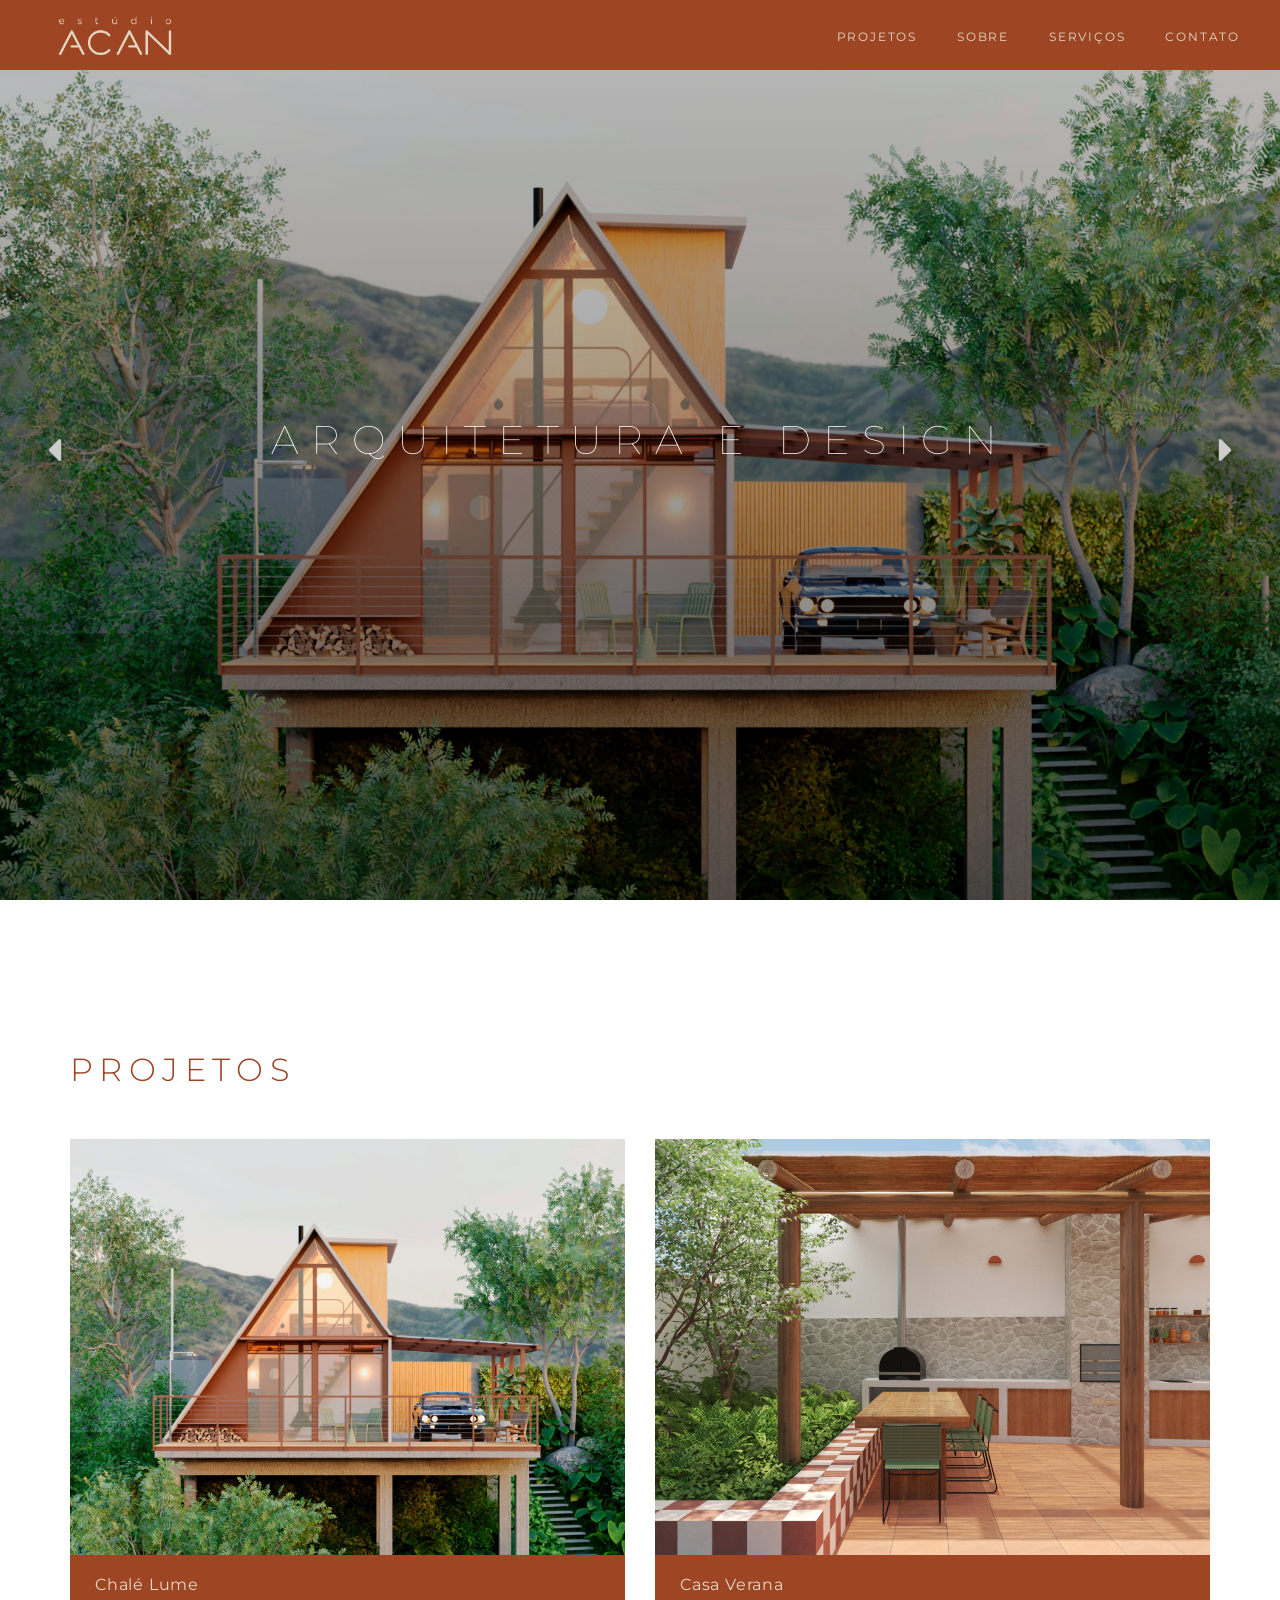
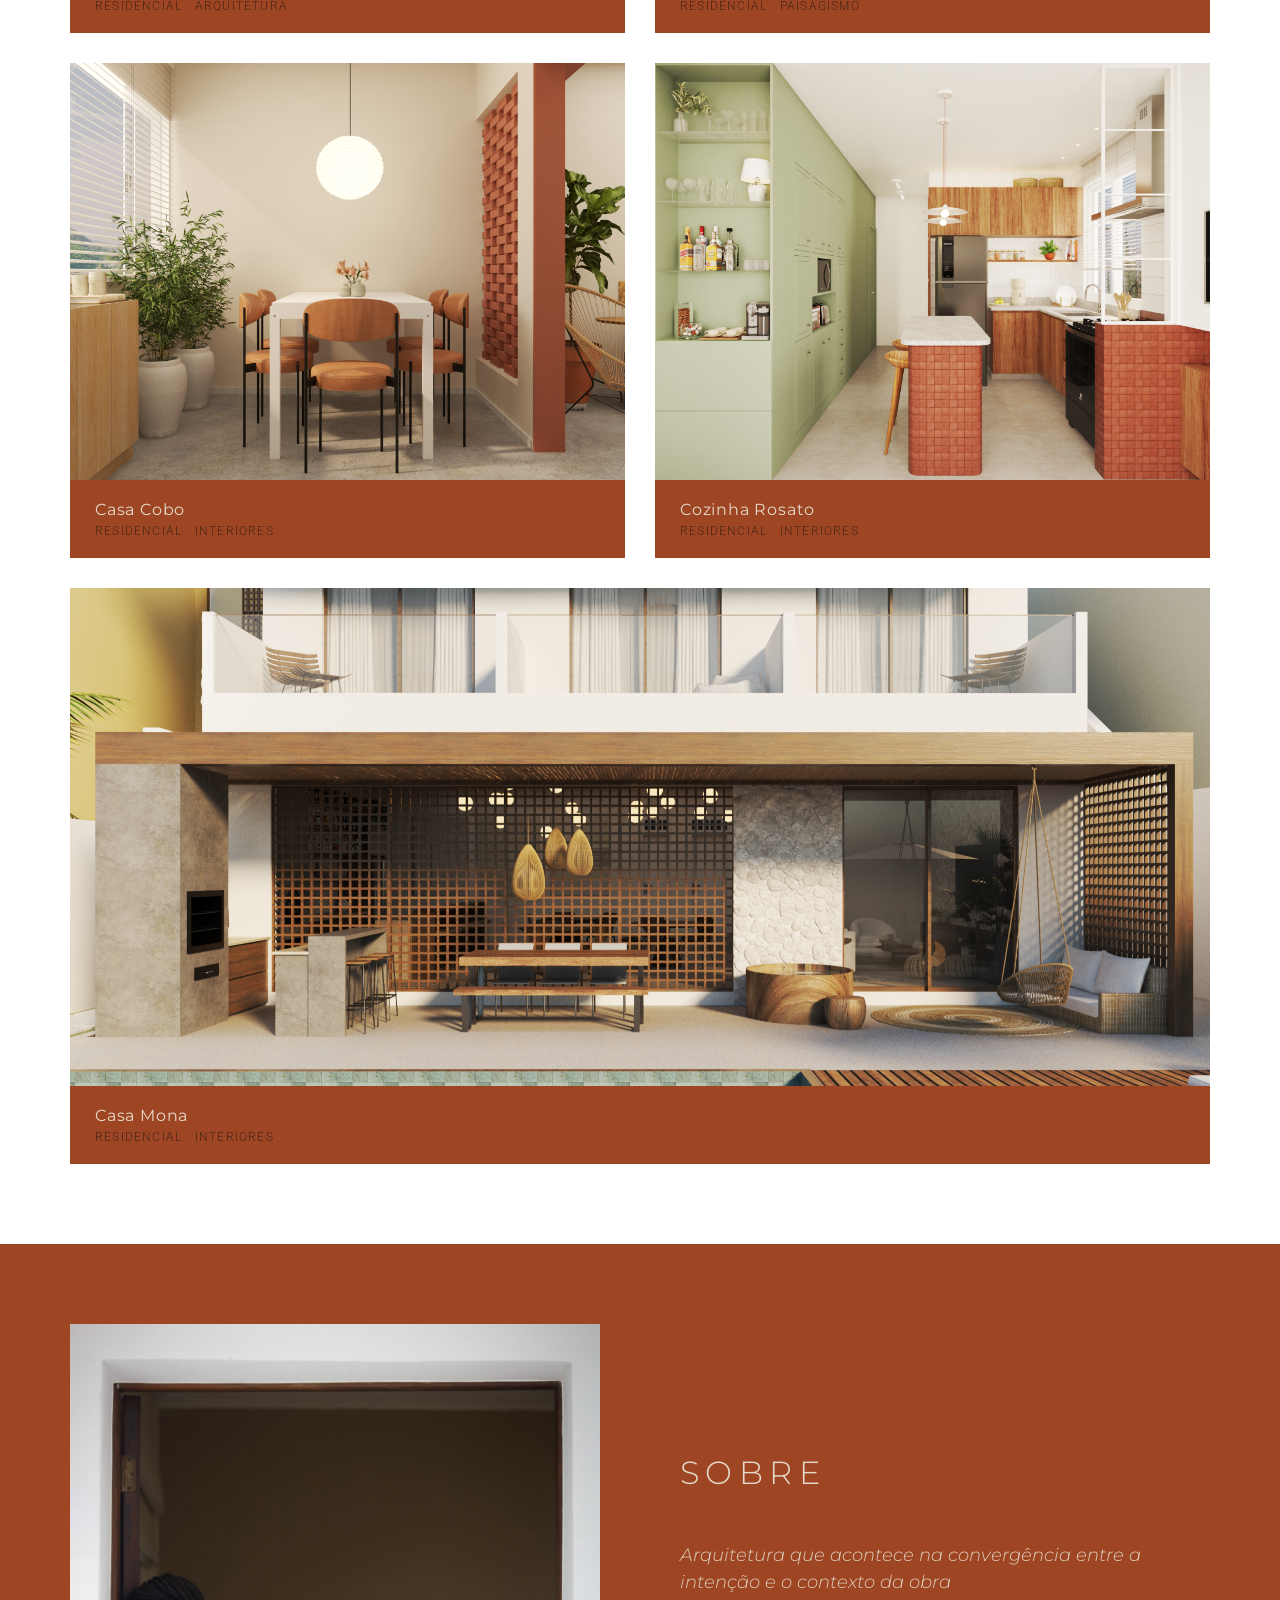
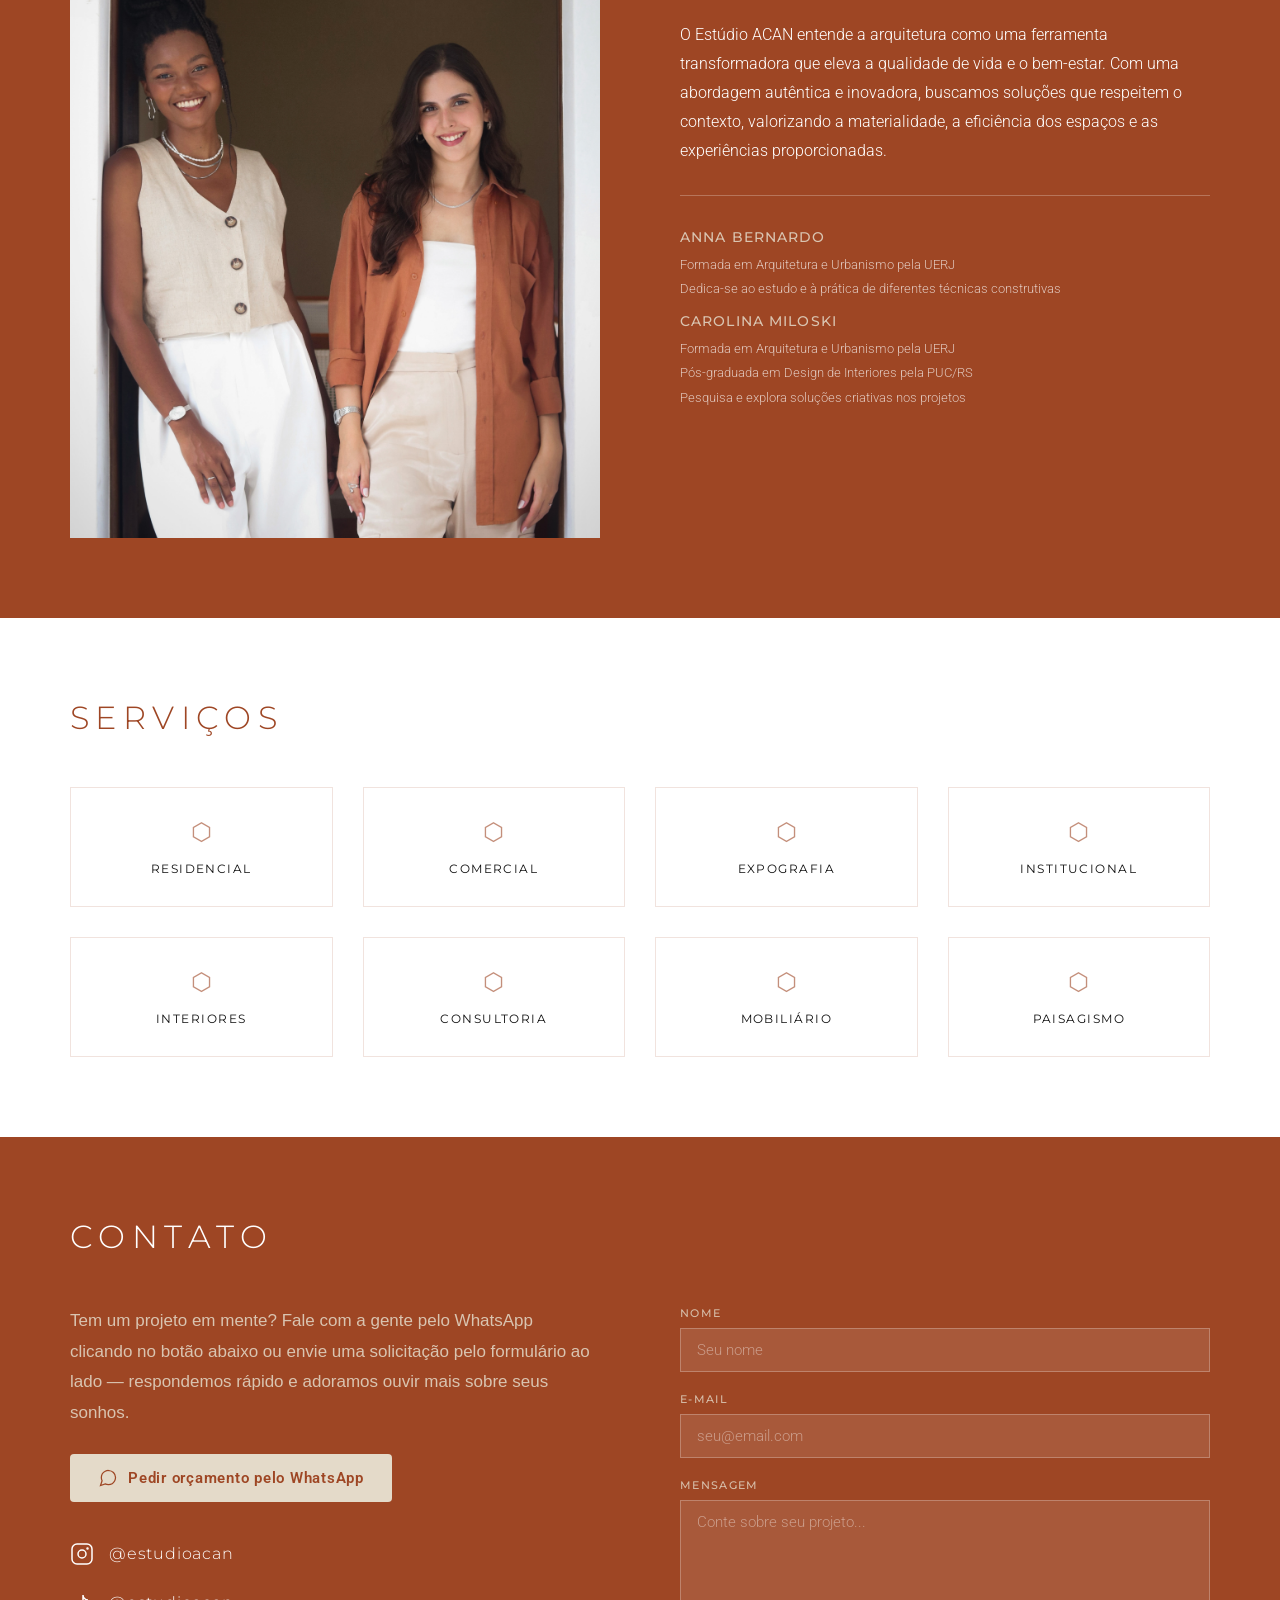
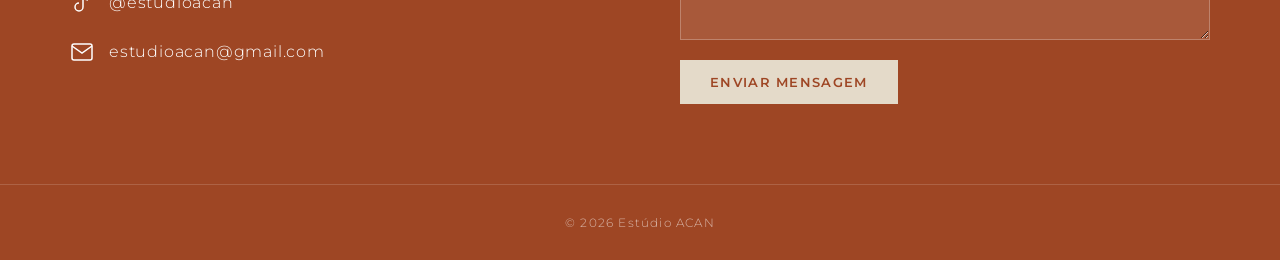
==== commit 9f3cdf8e: "Atualização dos Títulos dos projetos Co-Authored-By: Claude Sonnet 4.6 <noreply@anthropic.com>" ====
--- a/index.html
+++ b/index.html
@@ -37,24 +37,24 @@
   <section class="hero">
     <div class="hero__slides">
       <div class="hero__slide active">
-        <img src="imag/projetos/CAPAS/JGF.jpg" alt="Chalé Areal" class="hero__slide-img">
-        <a href="projetos/jgf-chale-areal.html" class="hero__slide-link"><span class="sr-only">Ver projeto JGF - Chalé Areal</span></a>
-      </div>
-      <div class="hero__slide">
-        <img src="imag/projetos/CAPAS/MNC.jpg" alt="Área Externa Caxambu" class="hero__slide-img">
-        <a href="projetos/mnc-area-externa-caxambu.html" class="hero__slide-link"><span class="sr-only">Ver projeto MNC - Área externa Caxambu</span></a>
-      </div>
-      <div class="hero__slide">
-        <img src="imag/projetos/CAPAS/MDC.png" alt="Interiores Cascatinha" class="hero__slide-img">
-        <a href="projetos/mdc-interiores-cascatinha.html" class="hero__slide-link"><span class="sr-only">Ver projeto MDC - Interiores residencial Cascatinha</span></a>
-      </div>
-      <div class="hero__slide">
-        <img src="imag/projetos/CAPAS/DHM.png" alt="Cozinha Mosela" class="hero__slide-img">
-        <a href="projetos/dhm-cozinha-mosela.html" class="hero__slide-link"><span class="sr-only">Ver projeto DHM - Cozinha Mosela</span></a>
-      </div>
-      <div class="hero__slide">
-        <img src="imag/projetos/CAPAS/HMM.PNG" alt="Interiores Morro dos Milionários" class="hero__slide-img">
-        <a href="projetos/hmm-interiores-morro-dos-milionarios.html" class="hero__slide-link"><span class="sr-only">Ver projeto HMM - Interiores residencial Morro dos Milionários</span></a>
+        <img src="imag/projetos/CAPAS/Chalé_Lume.jpg" alt="Chalé Lume" class="hero__slide-img">
+        <a href="projetos/chale-lume.html" class="hero__slide-link"><span class="sr-only">Ver projeto Chalé Lume</span></a>
+      </div>
+      <div class="hero__slide">
+        <img src="imag/projetos/CAPAS/Casa_Verana.jpg" alt="Casa Verana" class="hero__slide-img">
+        <a href="projetos/casa-verana.html" class="hero__slide-link"><span class="sr-only">Ver projeto Casa Verana</span></a>
+      </div>
+      <div class="hero__slide">
+        <img src="imag/projetos/CAPAS/Casa_Cobo.png" alt="Casa Cobo" class="hero__slide-img">
+        <a href="projetos/casa-cobo.html" class="hero__slide-link"><span class="sr-only">Ver projeto Casa Cobo</span></a>
+      </div>
+      <div class="hero__slide">
+        <img src="imag/projetos/CAPAS/Cozinha_Rosato.png" alt="Cozinha Rosato" class="hero__slide-img">
+        <a href="projetos/cozinha-rosato.html" class="hero__slide-link"><span class="sr-only">Ver projeto Cozinha Rosato</span></a>
+      </div>
+      <div class="hero__slide">
+        <img src="imag/projetos/CAPAS/Casa_Mona.PNG" alt="Casa Mona" class="hero__slide-img">
+        <a href="projetos/casa-mona.html" class="hero__slide-link"><span class="sr-only">Ver projeto Casa Mona</span></a>
       </div>
     </div>
     <div class="hero__overlay"></div>
@@ -75,52 +75,52 @@
       <h2 class="section-title">Projetos</h2>
       <div class="portfolio__grid">
 
-        <a href="projetos/jgf-chale-areal.html" class="portfolio__card">
-          <div class="portfolio__card-img">
-            <img src="imag/projetos/CAPAS/JGF.jpg" alt="Chalé Areal">
-          </div>
-          <div class="portfolio__card-info">
-            <h3 class="portfolio__card-name">JGF - Chalé Areal</h3>
+        <a href="projetos/chale-lume.html" class="portfolio__card">
+          <div class="portfolio__card-img">
+            <img src="imag/projetos/CAPAS/Chalé_Lume.jpg" alt="Chalé Lume">
+          </div>
+          <div class="portfolio__card-info">
+            <h3 class="portfolio__card-name">Chalé Lume</h3>
             <p class="portfolio__card-cat">Residencial · Arquitetura</p>
           </div>
         </a>
 
-        <a href="projetos/mnc-area-externa-caxambu.html" class="portfolio__card">
-          <div class="portfolio__card-img">
-            <img src="imag/projetos/CAPAS/MNC.jpg" alt="Área Externa Caxambu">
-          </div>
-          <div class="portfolio__card-info">
-            <h3 class="portfolio__card-name">MNC - Área externa Caxambu</h3>
+        <a href="projetos/casa-verana.html" class="portfolio__card">
+          <div class="portfolio__card-img">
+            <img src="imag/projetos/CAPAS/Casa_Verana.jpg" alt="Casa Verana">
+          </div>
+          <div class="portfolio__card-info">
+            <h3 class="portfolio__card-name">Casa Verana</h3>
             <p class="portfolio__card-cat">Residencial · Paisagismo</p>
           </div>
         </a>
 
-        <a href="projetos/mdc-interiores-cascatinha.html" class="portfolio__card">
-          <div class="portfolio__card-img">
-            <img src="imag/projetos/CAPAS/MDC.png" alt="Interiores Cascatinha">
-          </div>
-          <div class="portfolio__card-info">
-            <h3 class="portfolio__card-name">MDC - Interiores residencial Cascatinha</h3>
+        <a href="projetos/casa-cobo.html" class="portfolio__card">
+          <div class="portfolio__card-img">
+            <img src="imag/projetos/CAPAS/Casa_Cobo.png" alt="Casa Cobo">
+          </div>
+          <div class="portfolio__card-info">
+            <h3 class="portfolio__card-name">Casa Cobo</h3>
             <p class="portfolio__card-cat">Residencial · Interiores</p>
           </div>
         </a>
 
-        <a href="projetos/dhm-cozinha-mosela.html" class="portfolio__card">
-          <div class="portfolio__card-img">
-            <img src="imag/projetos/CAPAS/DHM.png" alt="Cozinha Mosela">
-          </div>
-          <div class="portfolio__card-info">
-            <h3 class="portfolio__card-name">DHM - Cozinha Mosela</h3>
+        <a href="projetos/cozinha-rosato.html" class="portfolio__card">
+          <div class="portfolio__card-img">
+            <img src="imag/projetos/CAPAS/Cozinha_Rosato.png" alt="Cozinha Rosato">
+          </div>
+          <div class="portfolio__card-info">
+            <h3 class="portfolio__card-name">Cozinha Rosato</h3>
             <p class="portfolio__card-cat">Residencial · Interiores</p>
           </div>
         </a>
 
-        <a href="projetos/hmm-interiores-morro-dos-milionarios.html" class="portfolio__card portfolio__card--wide">
-          <div class="portfolio__card-img">
-            <img src="imag/projetos/CAPAS/HMM.PNG" alt="Interiores Morro dos Milionários">
-          </div>
-          <div class="portfolio__card-info">
-            <h3 class="portfolio__card-name">HMM - Interiores residencial Morro dos Milionários</h3>
+        <a href="projetos/casa-mona.html" class="portfolio__card portfolio__card--wide">
+          <div class="portfolio__card-img">
+            <img src="imag/projetos/CAPAS/Casa_Mona.PNG" alt="Casa Mona">
+          </div>
+          <div class="portfolio__card-info">
+            <h3 class="portfolio__card-name">Casa Mona</h3>
             <p class="portfolio__card-cat">Residencial · Interiores</p>
           </div>
         </a>
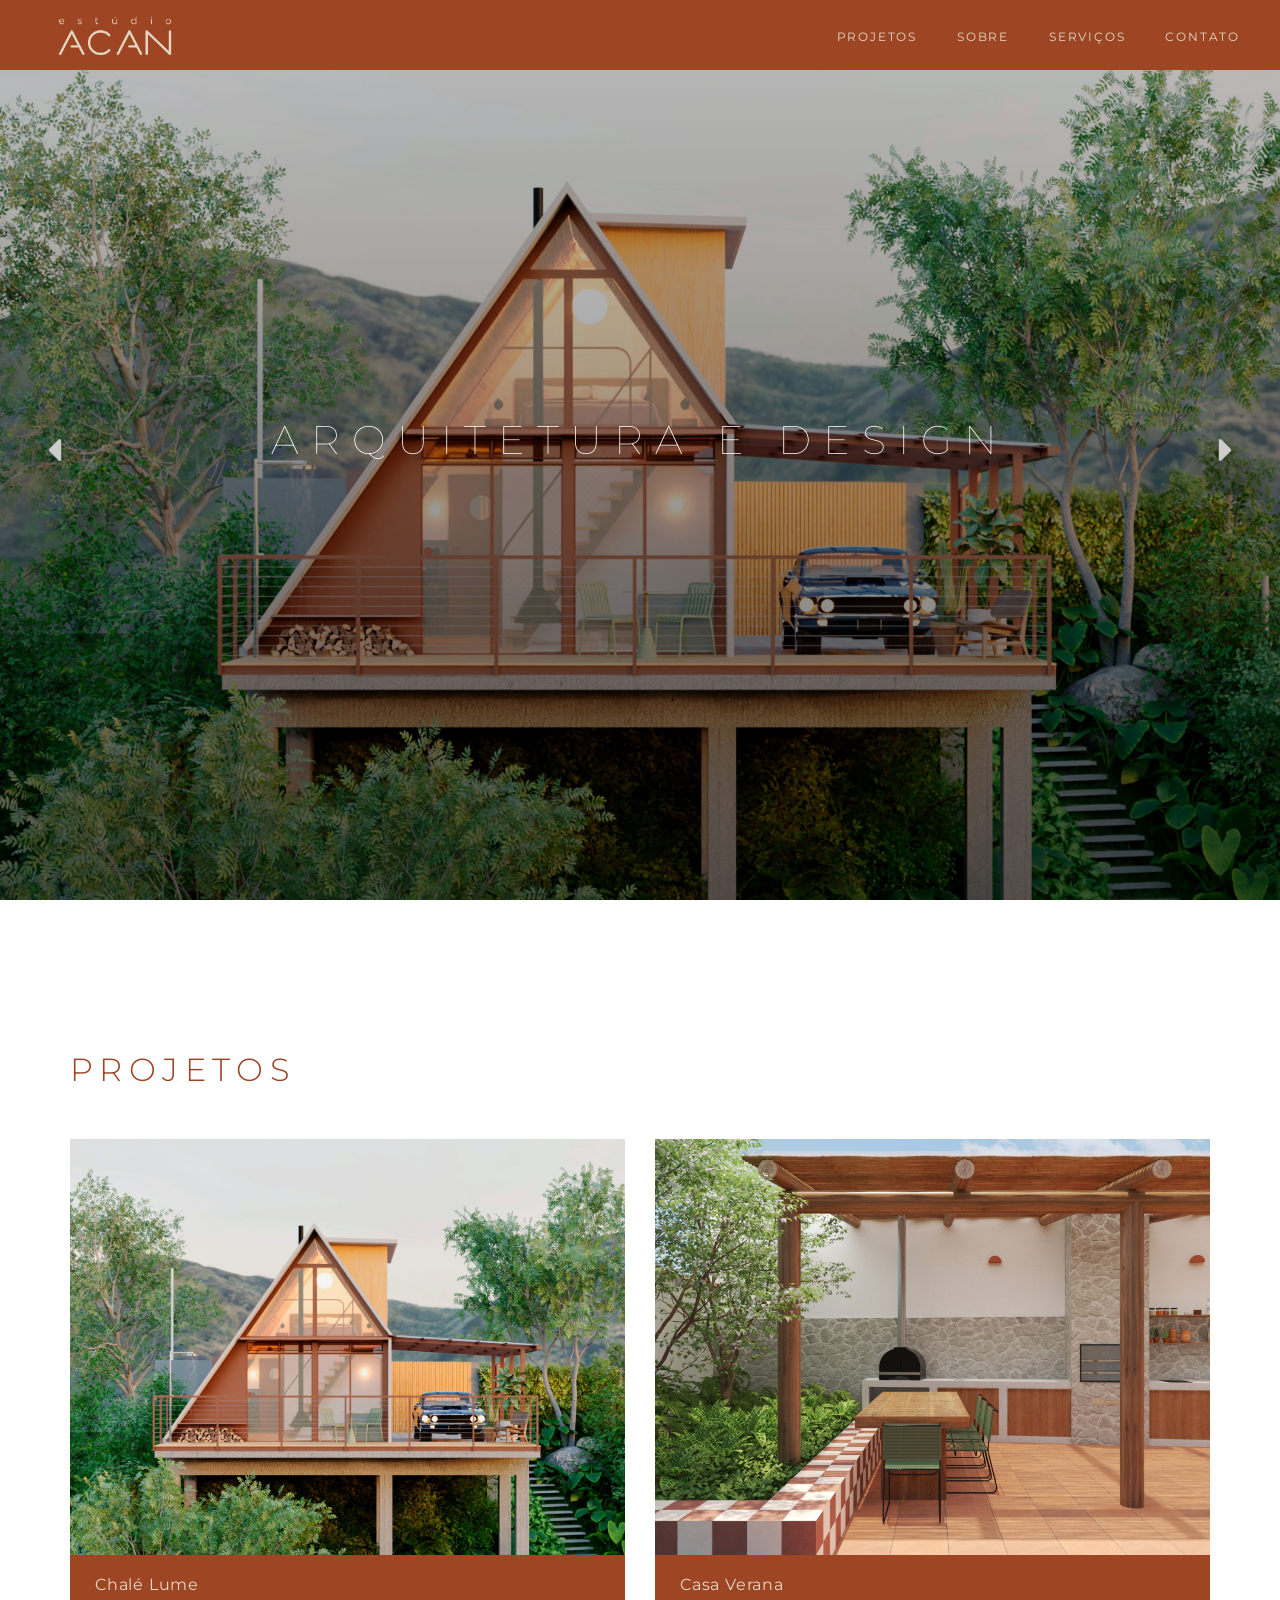
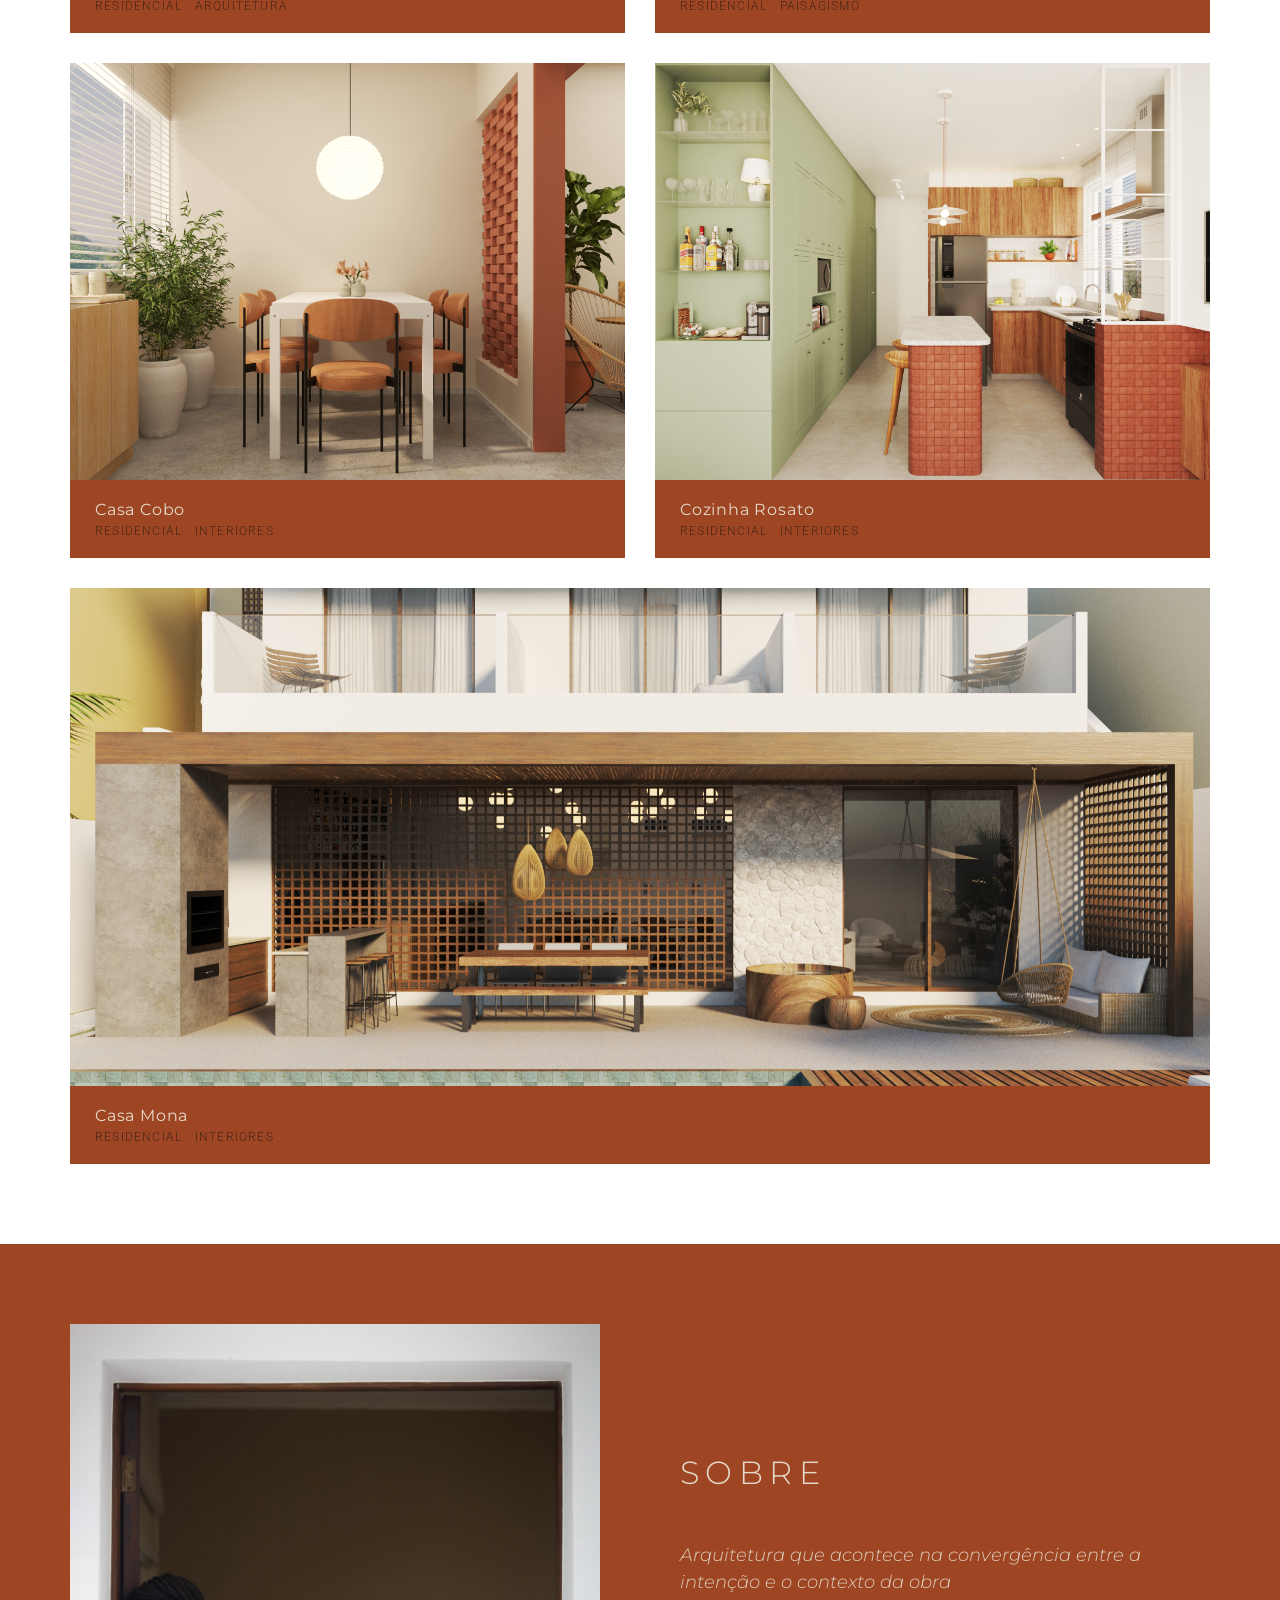
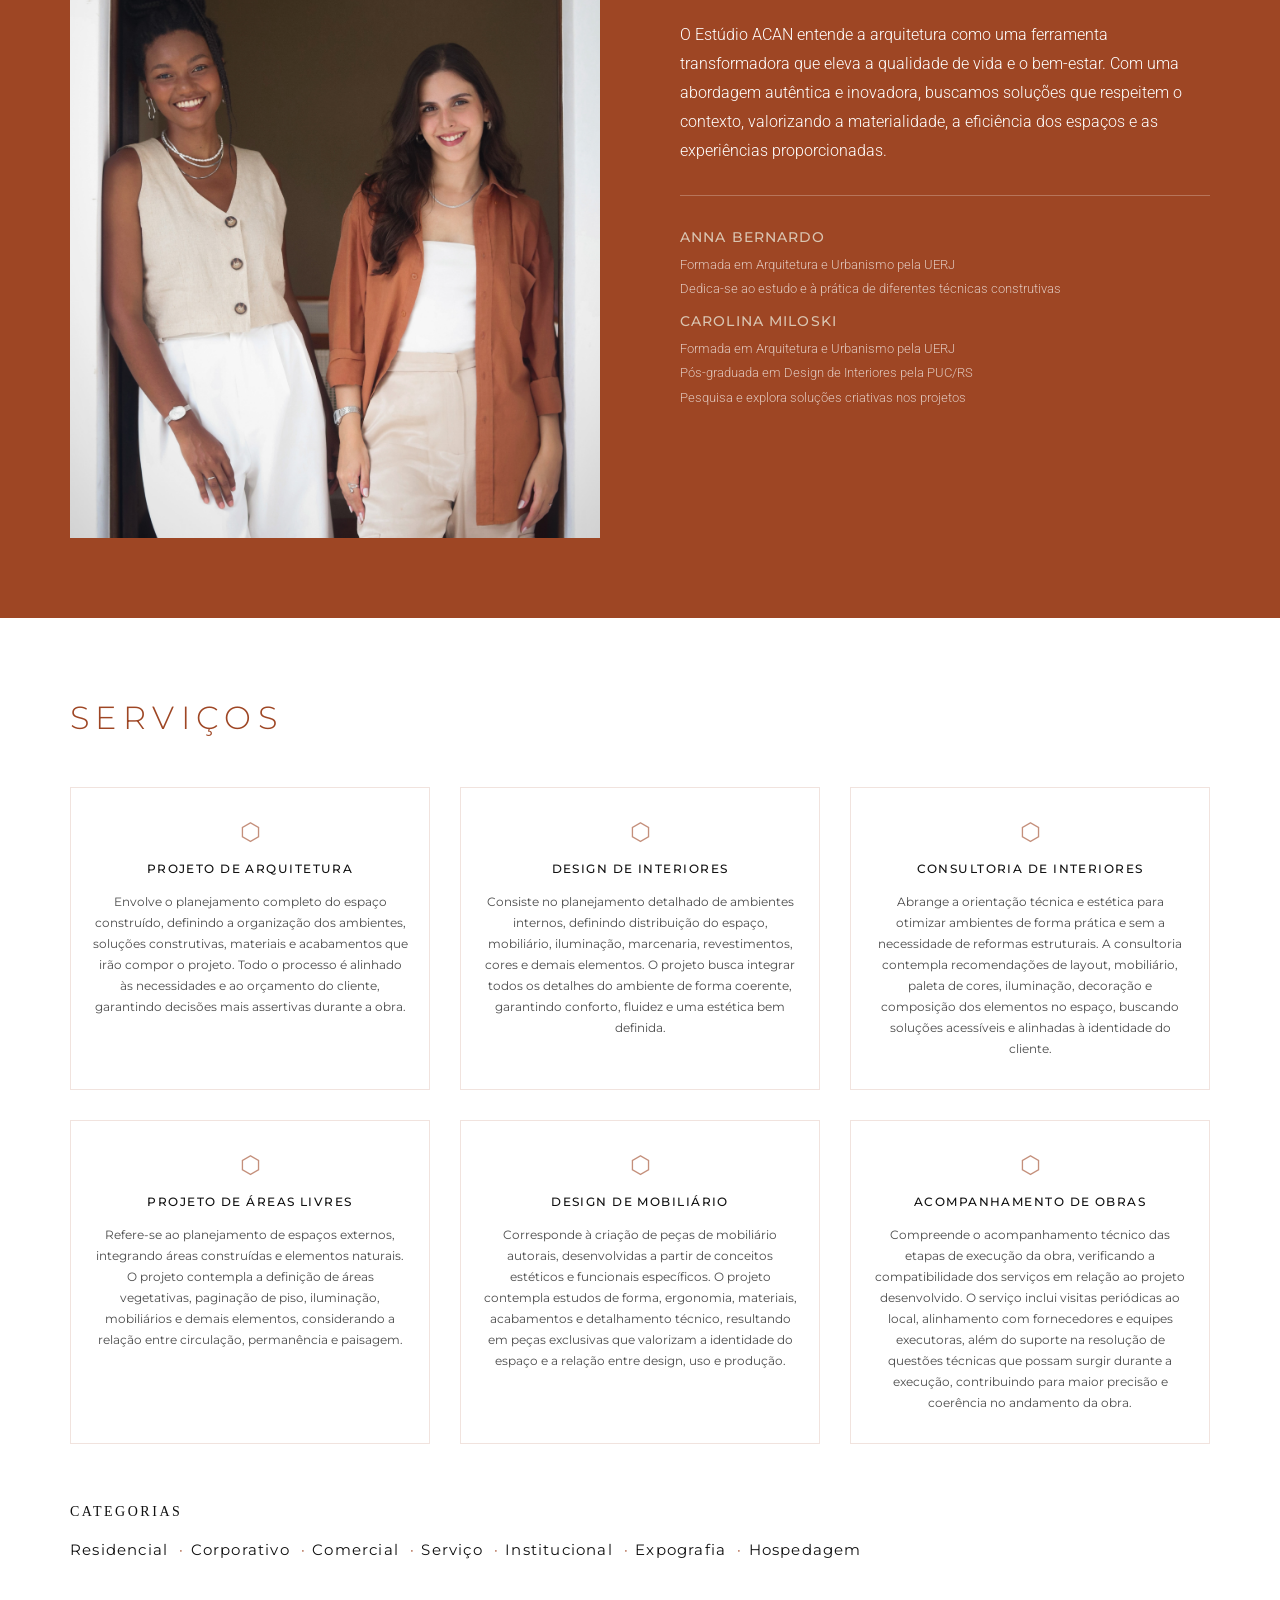
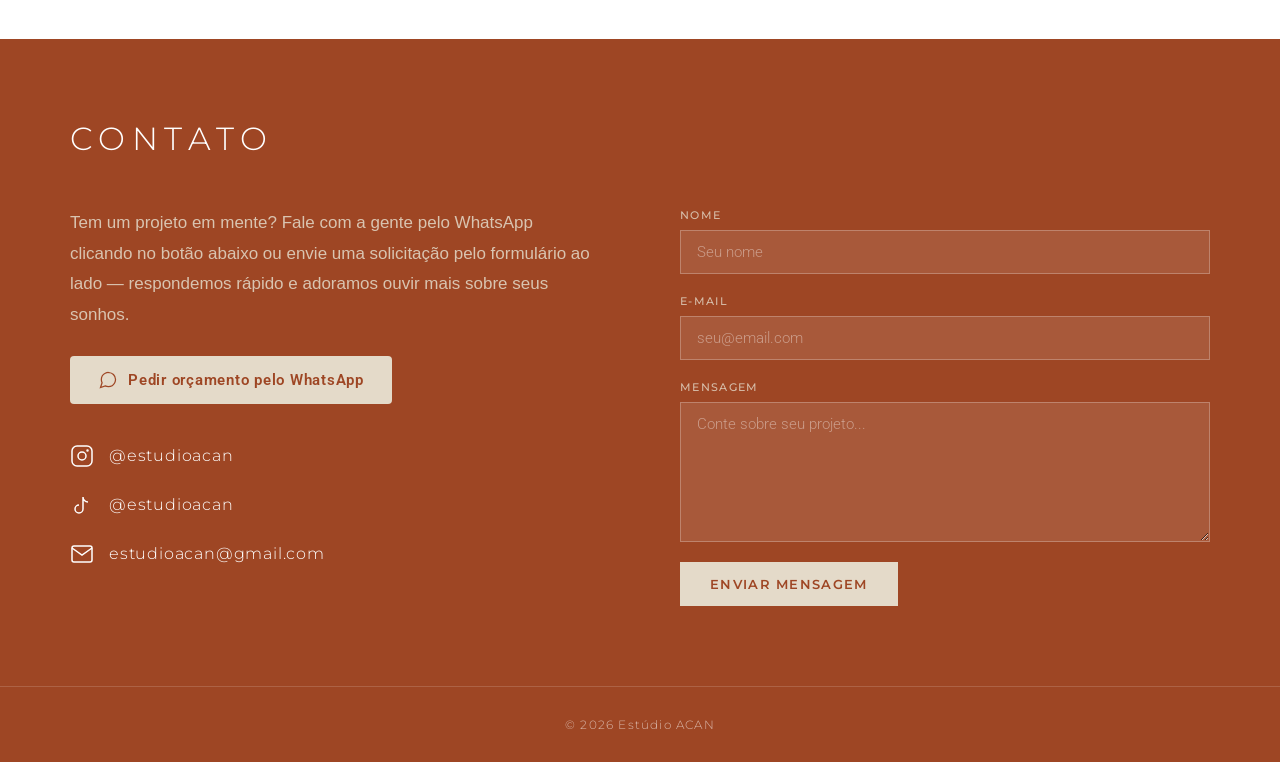
==== commit e9978aa1: "Atualizações na seção serviços Co-Authored-By: Claude Sonnet 4.6 <noreply@anthropic.com>" ====
--- a/index.html
+++ b/index.html
@@ -169,40 +169,63 @@
   <section class="services" id="servicos">
     <div class="container">
       <h2 class="section-title">Serviços</h2>
+      <div class="services__slider">
       <ul class="services__grid">
         <li class="services__item">
           <span class="services__icon">⬡</span>
-          <span class="services__name">Residencial</span>
-        </li>
-        <li class="services__item">
-          <span class="services__icon">⬡</span>
-          <span class="services__name">Comercial</span>
-        </li>
-        <li class="services__item">
-          <span class="services__icon">⬡</span>
-          <span class="services__name">Expografia</span>
-        </li>
-        <li class="services__item">
-          <span class="services__icon">⬡</span>
-          <span class="services__name">Institucional</span>
-        </li>
-        <li class="services__item">
-          <span class="services__icon">⬡</span>
-          <span class="services__name">Interiores</span>
-        </li>
-        <li class="services__item">
-          <span class="services__icon">⬡</span>
-          <span class="services__name">Consultoria</span>
-        </li>
-        <li class="services__item">
-          <span class="services__icon">⬡</span>
-          <span class="services__name">Mobiliário</span>
-        </li>
-        <li class="services__item">
-          <span class="services__icon">⬡</span>
-          <span class="services__name">Paisagismo</span>
+          <span class="services__name">Projeto de Arquitetura</span>
+          <p class="services__desc">Envolve o planejamento completo do espaço construído, definindo a organização dos ambientes, soluções construtivas, materiais e acabamentos que irão compor o projeto. Todo o processo é alinhado às necessidades e ao orçamento do cliente, garantindo decisões mais assertivas durante a obra.</p>
+        </li>
+        <li class="services__item">
+          <span class="services__icon">⬡</span>
+          <span class="services__name">Design de Interiores</span>
+          <p class="services__desc">Consiste no planejamento detalhado de ambientes internos, definindo distribuição do espaço, mobiliário, iluminação, marcenaria, revestimentos, cores e demais elementos. O projeto busca integrar todos os detalhes do ambiente de forma coerente, garantindo conforto, fluidez e uma estética bem definida.</p>
+        </li>
+        <li class="services__item">
+          <span class="services__icon">⬡</span>
+          <span class="services__name">Consultoria de Interiores</span>
+          <p class="services__desc">Abrange a orientação técnica e estética para otimizar ambientes de forma prática e sem a necessidade de reformas estruturais. A consultoria contempla recomendações de layout, mobiliário, paleta de cores, iluminação, decoração e composição dos elementos no espaço, buscando soluções acessíveis e alinhadas à identidade do cliente.</p>
+        </li>
+        <li class="services__item">
+          <span class="services__icon">⬡</span>
+          <span class="services__name">Projeto de Áreas Livres</span>
+          <p class="services__desc">Refere-se ao planejamento de espaços externos, integrando áreas construídas e elementos naturais. O projeto contempla a definição de áreas vegetativas, paginação de piso, iluminação, mobiliários e demais elementos, considerando a relação entre circulação, permanência e paisagem.</p>
+        </li>
+        <li class="services__item">
+          <span class="services__icon">⬡</span>
+          <span class="services__name">Design de Mobiliário</span>
+          <p class="services__desc">Corresponde à criação de peças de mobiliário autorais, desenvolvidas a partir de conceitos estéticos e funcionais específicos. O projeto contempla estudos de forma, ergonomia, materiais, acabamentos e detalhamento técnico, resultando em peças exclusivas que valorizam a identidade do espaço e a relação entre design, uso e produção.</p>
+        </li>
+        <li class="services__item">
+          <span class="services__icon">⬡</span>
+          <span class="services__name">Acompanhamento de Obras</span>
+          <p class="services__desc">Compreende o acompanhamento técnico das etapas de execução da obra, verificando a compatibilidade dos serviços em relação ao projeto desenvolvido. O serviço inclui visitas periódicas ao local, alinhamento com fornecedores e equipes executoras, além do suporte na resolução de questões técnicas que possam surgir durante a execução, contribuindo para maior precisão e coerência no andamento da obra.</p>
         </li>
       </ul>
+      <button class="services__scroll-btn services__scroll-btn--prev" id="servicesPrev" aria-label="Serviço anterior">
+        <svg viewBox="0 0 24 24" fill="none" stroke="currentColor" stroke-width="2.5" width="18" height="18">
+          <polyline points="15 18 9 12 15 6"/>
+        </svg>
+      </button>
+      <button class="services__scroll-btn services__scroll-btn--next" id="servicesNext" aria-label="Próximo serviço">
+        <svg viewBox="0 0 24 24" fill="none" stroke="currentColor" stroke-width="2.5" width="18" height="18">
+          <polyline points="9 18 15 12 9 6"/>
+        </svg>
+      </button>
+      </div>
+
+      <div class="categories">
+        <h3 class="categories__title">Categorias</h3>
+        <ul class="categories__list">
+          <li class="categories__item">Residencial</li>
+          <li class="categories__item">Corporativo</li>
+          <li class="categories__item">Comercial</li>
+          <li class="categories__item">Serviço</li>
+          <li class="categories__item">Institucional</li>
+          <li class="categories__item">Expografia</li>
+          <li class="categories__item">Hospedagem</li>
+        </ul>
+      </div>
     </div>
   </section>
 
--- a/css/style.css
+++ b/css/style.css
@@ -586,7 +586,7 @@
 
 .services__grid {
   display: grid;
-  grid-template-columns: repeat(4, 1fr);
+  grid-template-columns: repeat(3, 1fr);
   gap: 3rem;
 }
 
@@ -613,7 +613,7 @@
 
 .services__name {
   font-family: 'Montserrat', sans-serif;
-  font-weight: 400;
+  font-weight: 500;
   font-size: 1.2rem;
   letter-spacing: 0.12em;
   text-transform: uppercase;
@@ -621,6 +621,24 @@
   text-align: center;
 }
 
+.services__desc {
+  font-family: 'Montserrat', sans-serif;
+  font-weight: 400;
+  font-size: 1.2rem;
+  line-height: 1.75;
+  color: var(--black);
+  text-align: center;
+  opacity: 0.75;
+}
+
+.services__slider {
+  position: relative;
+}
+
+.services__scroll-btn {
+  display: none;
+}
+
 @media (max-width: 1023px) {
   .services__grid {
     grid-template-columns: repeat(2, 1fr);
@@ -629,19 +647,107 @@
 
 @media (max-width: 767px) {
   .services__grid {
-    grid-template-columns: repeat(2, 1fr);
+    display: flex;
+    flex-direction: row;
+    overflow-x: auto;
+    scroll-snap-type: x mandatory;
+    -webkit-overflow-scrolling: touch;
     gap: 1rem;
+    padding: 0 0 1.5rem;
+    grid-template-columns: unset;
+    scrollbar-width: none;
+  }
+
+  .services__grid::-webkit-scrollbar {
+    display: none;
+  }
+
+  .services__scroll-btn {
+    display: flex;
+    align-items: center;
+    justify-content: center;
+    position: absolute;
+    top: 50%;
+    transform: translateY(-50%);
+    width: 2.8rem;
+    height: 2.8rem;
+    background-color: var(--terracota);
+    color: var(--white);
+    border: none;
+    border-radius: 50%;
+    cursor: pointer;
+    z-index: 5;
+    box-shadow: 0 2px 10px rgba(0, 0, 0, 0.2);
+    transition: opacity 0.2s;
+  }
+
+  .services__scroll-btn--next {
+    right: -1rem;
+  }
+
+  .services__scroll-btn--prev {
+    left: -1rem;
+    opacity: 0;
+    pointer-events: none;
+  }
+
+  .services__scroll-btn:active {
+    opacity: 0.7;
   }
 
   .services__item {
+    flex: 0 0 75vw;
+    scroll-snap-align: start;
     min-width: 0;
-    padding: 2rem 1rem;
+    padding: 2rem 1.5rem;
   }
 
   .services__name {
     font-size: 1.1rem;
     letter-spacing: 0.08em;
   }
+}
+
+/* ============================================================
+   CATEGORIAS
+   ============================================================ */
+.categories {
+  margin-top: 6rem;
+}
+
+.categories__title {
+  font-family: 'Cormorant Garamond', serif;
+  font-size: 1.4rem;
+  font-weight: 400;
+  letter-spacing: 0.18em;
+  text-transform: uppercase;
+  color: var(--black);
+  margin-bottom: 2rem;
+}
+
+.categories__list {
+  display: flex;
+  flex-wrap: wrap;
+  gap: 0;
+  list-style: none;
+}
+
+.categories__item {
+  font-family: 'Montserrat', sans-serif;
+  font-weight: 400;
+  font-size: 1.5rem;
+  letter-spacing: 0.08em;
+  color: var(--black);
+}
+
+.categories__item::after {
+  content: ' · ';
+  color: var(--terracota);
+  margin: 0 0.6rem;
+}
+
+.categories__item:last-child::after {
+  content: '';
 }
 
 /* ============================================================
